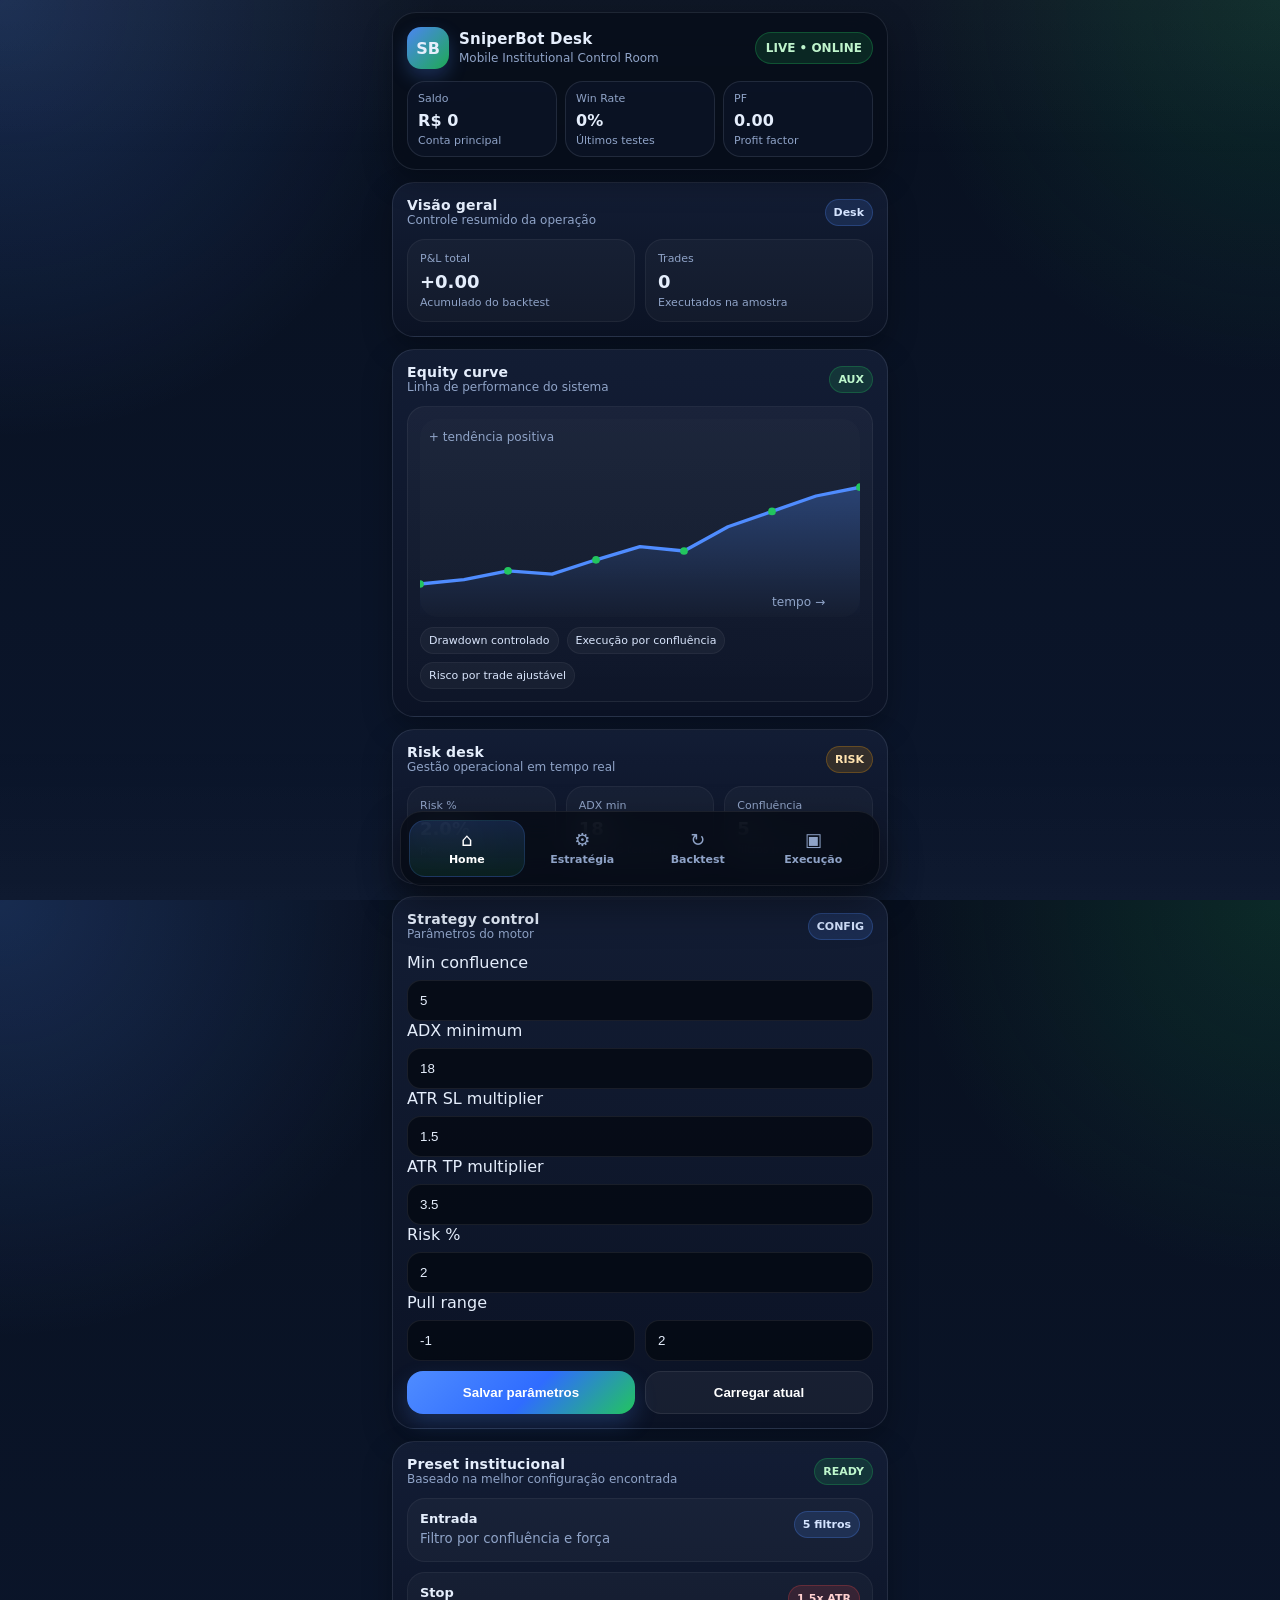
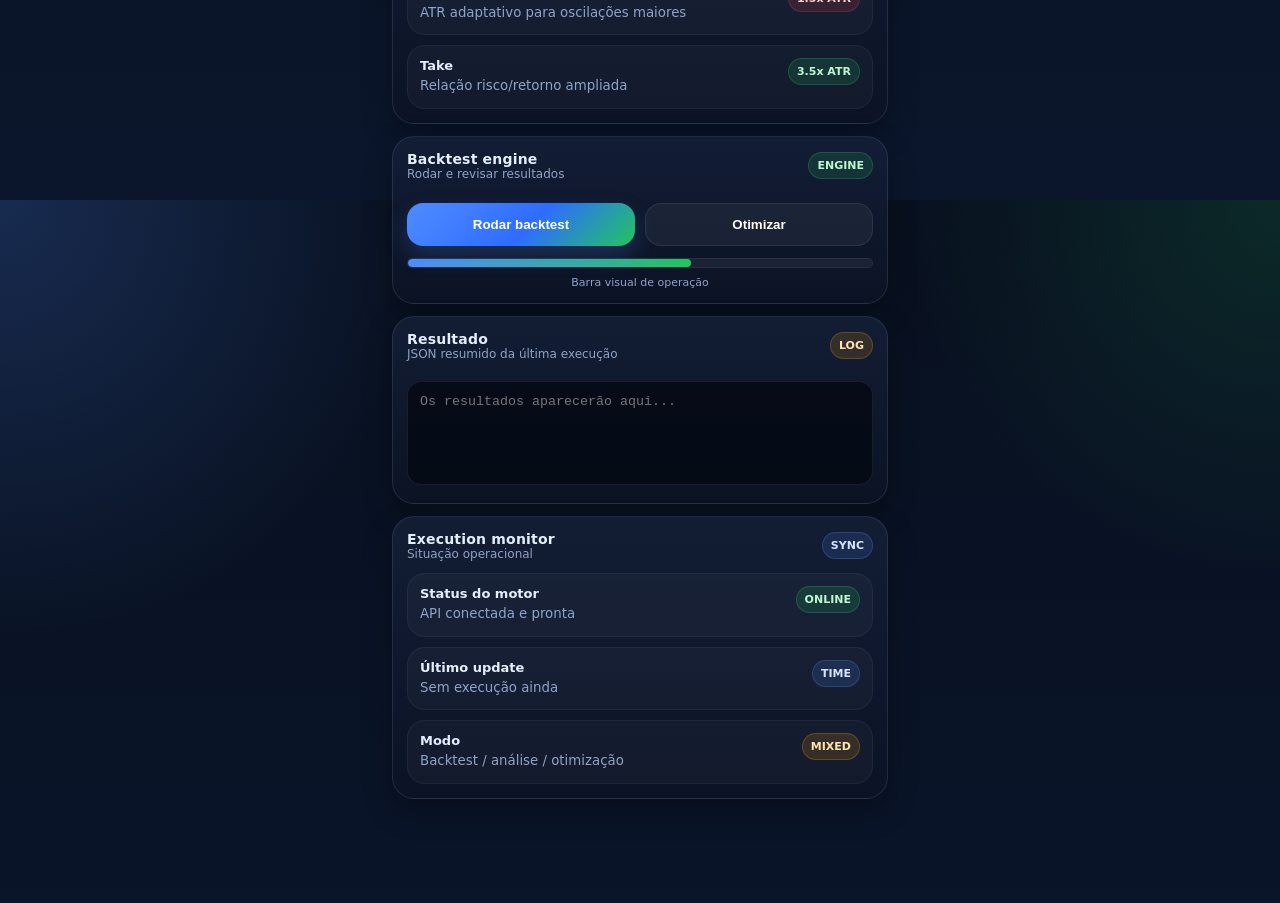
==== dashboard.html @ 323928e4 "Update dashboard.html" ====
<!DOCTYPE html><html lang="pt-br">
<head>
<meta charset="UTF-8" />
<meta name="viewport" content="width=device-width, initial-scale=1.0, maximum-scale=1.0, user-scalable=no" />
<title>SniperBot Desk Mobile</title>
<style>
:root{
  --bg:#08101f;
  --bg2:#0b162c;
  --panel:rgba(15, 23, 42, .82);
  --panel2:rgba(20, 30, 54, .92);
  --line:rgba(148, 163, 184, .16);
  --text:#e5eefc;
  --muted:#8fa3c7;
  --accent:#4f8cff;
  --accent2:#22c55e;
  --warn:#f59e0b;
  --danger:#ef4444;
  --shadow: 0 12px 30px rgba(0,0,0,.28);
  --radius:22px;
}
*{box-sizing:border-box}
html,body{height:100%}
body{
  margin:0;
  font-family: Inter, system-ui, -apple-system, BlinkMacSystemFont, 'Segoe UI', Roboto, Arial, sans-serif;
  color:var(--text);
  background:
    radial-gradient(circle at top left, rgba(79,140,255,.22), transparent 28%),
    radial-gradient(circle at top right, rgba(34,197,94,.14), transparent 24%),
    linear-gradient(180deg, var(--bg), var(--bg2));
}
body::before{
  content:"";
  position:fixed;
  inset:0;
  pointer-events:none;
  background: linear-gradient(180deg, rgba(255,255,255,.03), transparent 18%, transparent 82%, rgba(255,255,255,.02));
}
.app{
  max-width: 480px;
  margin: 0 auto;
  min-height: 100vh;
  padding: 12px 12px 92px;
}
.topbar{
  position: sticky;
  top: 0;
  z-index: 10;
  margin-bottom: 12px;
  padding: 14px 14px 12px;
  border:1px solid var(--line);
  border-radius: 24px;
  background: rgba(7, 13, 25, .78);
  backdrop-filter: blur(18px);
  box-shadow: var(--shadow);
}
.brand-row{
  display:flex;
  align-items:center;
  justify-content:space-between;
  gap:10px;
}
.brand{
  display:flex;
  align-items:center;
  gap:10px;
  min-width:0;
}
.logo{
  width:42px;height:42px;border-radius:14px;
  background: linear-gradient(135deg, rgba(79,140,255,.95), rgba(34,197,94,.85));
  box-shadow: 0 8px 18px rgba(79,140,255,.25);
  display:grid;place-items:center;
  font-weight:800;
}
.brand h1{font-size:15px;line-height:1;margin:0;letter-spacing:.2px}
.brand p{font-size:12px;color:var(--muted);margin:4px 0 0}
.pill{
  padding:8px 10px;border-radius:999px;
  background:rgba(34,197,94,.14);
  border:1px solid rgba(34,197,94,.28);
  color:#bff4cc;
  font-size:12px;font-weight:700;
  white-space:nowrap;
}
.status-grid{
  display:grid;
  grid-template-columns:repeat(3,1fr);
  gap:8px;
  margin-top:12px;
}
.kpi{
  border:1px solid var(--line);
  background: rgba(15, 23, 42, .62);
  border-radius:18px;
  padding:10px 10px 9px;
}
.kpi .label{font-size:11px;color:var(--muted);margin-bottom:6px}
.kpi .value{font-size:16px;font-weight:800;letter-spacing:.1px}
.kpi .sub{font-size:11px;color:var(--muted);margin-top:4px}
.tabs{
  display:none;
}
.tab.active{display:block;animation:fade .18s ease-out}
@keyframes fade{from{opacity:.5;transform:translateY(4px)}to{opacity:1;transform:translateY(0)}}
.card{
  border:1px solid var(--line);
  background: linear-gradient(180deg, rgba(20, 30, 54, .92), rgba(12, 19, 37, .92));
  border-radius: var(--radius);
  box-shadow: var(--shadow);
  padding: 14px;
  margin-bottom: 12px;
}
.card-header{
  display:flex;align-items:center;justify-content:space-between;gap:10px;margin-bottom:12px;
}
.card h2{margin:0;font-size:14px;letter-spacing:.2px}
.card .hint{font-size:12px;color:var(--muted)}
.grid-2{display:grid;grid-template-columns:1fr 1fr;gap:10px}
.grid-3{display:grid;grid-template-columns:repeat(3,1fr);gap:10px}
.metric{
  padding:12px;border-radius:18px;
  background: rgba(255,255,255,.03);
  border:1px solid rgba(255,255,255,.05);
}
.metric .m-label{font-size:11px;color:var(--muted);margin-bottom:6px}
.metric .m-value{font-size:18px;font-weight:800}
.metric .m-foot{font-size:11px;color:var(--muted);margin-top:4px}
.chart-wrap{
  border-radius:18px;
  background: linear-gradient(180deg, rgba(255,255,255,.04), rgba(255,255,255,.015));
  border:1px solid rgba(255,255,255,.06);
  padding:12px;
}
svg{width:100%;height:auto;display:block}
.axis-label{fill:#8fa3c7;font-size:11px}
.line{fill:none;stroke:#4f8cff;stroke-width:3;stroke-linecap:round;stroke-linejoin:round}
.area{fill:rgba(79,140,255,.14)}
.dot{fill:#22c55e}
.legend{display:flex;gap:8px;flex-wrap:wrap;margin-top:10px}
.legend span{
  font-size:11px;color:#d8e4fb;padding:6px 8px;border-radius:999px;
  background:rgba(255,255,255,.04);border:1px solid rgba(255,255,255,.05);
}
.row{display:flex;gap:10px;align-items:center}
.row-between{display:flex;justify-content:space-between;gap:12px;align-items:center}
.progress{
  height:10px;border-radius:999px;background:rgba(255,255,255,.06);overflow:hidden;border:1px solid rgba(255,255,255,.06);
}
.progress > div{height:100%;border-radius:999px;background:linear-gradient(90deg,var(--accent),var(--accent2));width:61%}
.list{
  display:flex;flex-direction:column;gap:10px;
}
.item{
  display:flex;justify-content:space-between;gap:12px;align-items:flex-start;
  padding:12px;border-radius:18px;background:rgba(255,255,255,.03);border:1px solid rgba(255,255,255,.05);
}
.item strong{display:block;font-size:13px}
.item small{display:block;color:var(--muted);margin-top:4px;line-height:1.4}
.badge{font-size:11px;font-weight:700;padding:6px 8px;border-radius:999px;white-space:nowrap}
.badge.green{background:rgba(34,197,94,.15);color:#bef7cd;border:1px solid rgba(34,197,94,.25)}
.badge.blue{background:rgba(79,140,255,.15);color:#d5e4ff;border:1px solid rgba(79,140,255,.25)}
.badge.red{background:rgba(239,68,68,.15);color:#ffd0d0;border:1px solid rgba(239,68,68,.25)}
.badge.gold{background:rgba(245,158,11,.15);color:#ffe3b0;border:1px solid rgba(245,158,11,.25)}
input, select{
  width:100%;
  padding:12px 12px;
  margin-top:8px;
  border-radius:14px;
  border:1px solid rgba(255,255,255,.08);
  background: rgba(4, 9, 18, .8);
  color: var(--text);
  outline:none;
}
input::placeholder{color:#6f7f9c}
button{
  width:100%;
  padding:13px 14px;
  border:none;
  border-radius:16px;
  color:white;
  font-weight:800;
  margin-top:10px;
  background: linear-gradient(135deg, var(--accent), #2f6cff 54%, var(--accent2));
  box-shadow: 0 10px 22px rgba(79,140,255,.22);
}
button.secondary{
  background: rgba(255,255,255,.05);
  border:1px solid rgba(255,255,255,.08);
  box-shadow:none;
}
.split-actions{display:grid;grid-template-columns:1fr 1fr;gap:10px}
.bottom-nav{
  position:fixed;
  left:0;right:0;bottom:0;
  display:flex;
  justify-content:center;
  z-index:20;
  padding: 10px 10px 14px;
  pointer-events:none;
}
.nav-shell{
  width:min(480px, calc(100vw - 20px));
  background: rgba(5, 10, 20, .82);
  border:1px solid rgba(255,255,255,.08);
  box-shadow: 0 18px 40px rgba(0,0,0,.38);
  backdrop-filter: blur(18px);
  border-radius: 22px;
  display:grid;
  grid-template-columns:repeat(4,1fr);
  padding:8px;
  pointer-events:auto;
}
.nav-item{
  display:flex;flex-direction:column;align-items:center;justify-content:center;gap:4px;
  color:var(--muted);
  border-radius:16px;
  padding:10px 6px;
  cursor:pointer;
  transition:.18s ease;
  user-select:none;
}
.nav-item .ico{font-size:18px;line-height:1}
.nav-item .txt{font-size:11px;font-weight:700}
.nav-item.active{
  color:white;
  background: linear-gradient(180deg, rgba(79,140,255,.18), rgba(34,197,94,.10));
  border:1px solid rgba(79,140,255,.18);
}
.footer-note{font-size:11px;color:var(--muted);text-align:center;margin-top:8px}
textarea{
  width:100%;min-height:104px;resize:none;
  padding:12px;border-radius:14px;margin-top:8px;
  border:1px solid rgba(255,255,255,.08);
  background: rgba(4, 9, 18, .8);
  color:var(--text);
}
@media (min-width: 600px){
  .app{max-width:520px}
}
</style>
</head>
<body>
  <div class="app">
    <div class="topbar">
      <div class="brand-row">
        <div class="brand">
          <div class="logo">SB</div>
          <div>
            <h1>SniperBot Desk</h1>
            <p>Mobile Institutional Control Room</p>
          </div>
        </div>
        <div class="pill">LIVE • ONLINE</div>
      </div><div class="status-grid">
    <div class="kpi">
      <div class="label">Saldo</div>
      <div class="value" id="saldoTop">R$ 0</div>
      <div class="sub">Conta principal</div>
    </div>
    <div class="kpi">
      <div class="label">Win Rate</div>
      <div class="value" id="winrateTop">0%</div>
      <div class="sub">Últimos testes</div>
    </div>
    <div class="kpi">
      <div class="label">PF</div>
      <div class="value" id="pfTop">0.00</div>
      <div class="sub">Profit factor</div>
    </div>
  </div>
</div>

<div id="tab-home" class="tab active">
  <div class="card">
    <div class="card-header">
      <div>
        <h2>Visão geral</h2>
        <div class="hint">Controle resumido da operação</div>
      </div>
      <span class="badge blue">Desk</span>
    </div>

    <div class="grid-2">
      <div class="metric">
        <div class="m-label">P&L total</div>
        <div class="m-value" id="pnl">+0.00</div>
        <div class="m-foot">Acumulado do backtest</div>
      </div>
      <div class="metric">
        <div class="m-label">Trades</div>
        <div class="m-value" id="trades">0</div>
        <div class="m-foot">Executados na amostra</div>
      </div>
    </div>
  </div>

  <div class="card">
    <div class="card-header">
      <div>
        <h2>Equity curve</h2>
        <div class="hint">Linha de performance do sistema</div>
      </div>
      <span class="badge green">AUX</span>
    </div>
    <div class="chart-wrap">
      <svg viewBox="0 0 400 180" preserveAspectRatio="none" aria-label="Equity curve">
        <defs>
          <linearGradient id="fade" x1="0" y1="0" x2="0" y2="1">
            <stop offset="0%" stop-color="rgba(79,140,255,.30)"/>
            <stop offset="100%" stop-color="rgba(79,140,255,0)"/>
          </linearGradient>
        </defs>
        <rect x="0" y="0" width="400" height="180" rx="16" fill="rgba(255,255,255,.01)" />
        <path d="M0,150 L40,146 L80,138 L120,141 L160,128 L200,116 L240,120 L280,98 L320,84 L360,70 L400,62 L400,180 L0,180 Z" fill="url(#fade)" />
        <path d="M0,150 L40,146 L80,138 L120,141 L160,128 L200,116 L240,120 L280,98 L320,84 L360,70 L400,62" class="line" />
        <circle cx="0" cy="150" r="3.5" class="dot" />
        <circle cx="80" cy="138" r="3.5" class="dot" />
        <circle cx="160" cy="128" r="3.5" class="dot" />
        <circle cx="240" cy="120" r="3.5" class="dot" />
        <circle cx="320" cy="84" r="3.5" class="dot" />
        <circle cx="400" cy="62" r="3.5" class="dot" />
        <text x="8" y="20" class="axis-label">+ tendência positiva</text>
        <text x="320" y="170" class="axis-label">tempo →</text>
      </svg>
      <div class="legend">
        <span>Drawdown controlado</span>
        <span>Execução por confluência</span>
        <span>Risco por trade ajustável</span>
      </div>
    </div>
  </div>

  <div class="card">
    <div class="card-header">
      <div>
        <h2>Risk desk</h2>
        <div class="hint">Gestão operacional em tempo real</div>
      </div>
      <span class="badge gold">RISK</span>
    </div>
    <div class="grid-3">
      <div class="metric">
        <div class="m-label">Risk %</div>
        <div class="m-value" id="riskPct">2.0%</div>
        <div class="m-foot">por operação</div>
      </div>
      <div class="metric">
        <div class="m-label">ADX min</div>
        <div class="m-value" id="adxMin">18</div>
        <div class="m-foot">força de tendência</div>
      </div>
      <div class="metric">
        <div class="m-label">Confluência</div>
        <div class="m-value" id="conf">5</div>
        <div class="m-foot">filtros mínimos</div>
      </div>
    </div>
  </div>
</div>

<div id="tab-strategy" class="tab">
  <div class="card">
    <div class="card-header">
      <div>
        <h2>Strategy control</h2>
        <div class="hint">Parâmetros do motor</div>
      </div>
      <span class="badge blue">CONFIG</span>
    </div>
    <label>Min confluence<input id="min_confluence" type="number" placeholder="5" /></label>
    <label>ADX minimum<input id="adx_min" type="number" step="0.1" placeholder="18" /></label>
    <label>ATR SL multiplier<input id="atr_sl_mult" type="number" step="0.1" placeholder="1.5" /></label>
    <label>ATR TP multiplier<input id="atr_tp_mult" type="number" step="0.1" placeholder="3.5" /></label>
    <label>Risk %<input id="risk_pct" type="number" step="0.1" placeholder="2.0" /></label>
    <label>Pull range
      <div class="grid-2">
        <input id="pull_min" type="number" step="0.1" placeholder="-1.0" />
        <input id="pull_max" type="number" step="0.1" placeholder="2.0" />
      </div>
    </label>
    <div class="split-actions">
      <button onclick="saveConfig()">Salvar parâmetros</button>
      <button class="secondary" onclick="loadConfig()">Carregar atual</button>
    </div>
  </div>

  <div class="card">
    <div class="card-header">
      <div>
        <h2>Preset institucional</h2>
        <div class="hint">Baseado na melhor configuração encontrada</div>
      </div>
      <span class="badge green">READY</span>
    </div>
    <div class="list">
      <div class="item"><div><strong>Entrada</strong><small>Filtro por confluência e força</small></div><span class="badge blue">5 filtros</span></div>
      <div class="item"><div><strong>Stop</strong><small>ATR adaptativo para oscilações maiores</small></div><span class="badge red">1.5x ATR</span></div>
      <div class="item"><div><strong>Take</strong><small>Relação risco/retorno ampliada</small></div><span class="badge green">3.5x ATR</span></div>
    </div>
  </div>
</div>

<div id="tab-backtest" class="tab">
  <div class="card">
    <div class="card-header">
      <div>
        <h2>Backtest engine</h2>
        <div class="hint">Rodar e revisar resultados</div>
      </div>
      <span class="badge green">ENGINE</span>
    </div>
    <div class="split-actions">
      <button onclick="runBacktest()">Rodar backtest</button>
      <button class="secondary" onclick="runOptimize()">Otimizar</button>
    </div>
    <div style="margin-top:12px" class="progress"><div id="progressBar"></div></div>
    <div class="footer-note">Barra visual de operação</div>
  </div>

  <div class="card">
    <div class="card-header">
      <div>
        <h2>Resultado</h2>
        <div class="hint">JSON resumido da última execução</div>
      </div>
      <span class="badge gold">LOG</span>
    </div>
    <textarea id="result" readonly placeholder="Os resultados aparecerão aqui..."></textarea>
  </div>
</div>

<div id="tab-exec" class="tab">
  <div class="card">
    <div class="card-header">
      <div>
        <h2>Execution monitor</h2>
        <div class="hint">Situação operacional</div>
      </div>
      <span class="badge blue">SYNC</span>
    </div>
    <div class="list">
      <div class="item"><div><strong>Status do motor</strong><small>API conectada e pronta</small></div><span class="badge green">ONLINE</span></div>
      <div class="item"><div><strong>Último update</strong><small id="lastUpdate">Sem execução ainda</small></div><span class="badge blue">TIME</span></div>
      <div class="item"><div><strong>Modo</strong><small>Backtest / análise / otimização</small></div><span class="badge gold">MIXED</span></div>
    </div>
  </div>
</div>

  </div>  <div class="bottom-nav">
    <div class="nav-shell">
      <div class="nav-item active" data-tab="home" onclick="switchTab('home', this)"><div class="ico">⌂</div><div class="txt">Home</div></div>
      <div class="nav-item" data-tab="strategy" onclick="switchTab('strategy', this)"><div class="ico">⚙</div><div class="txt">Estratégia</div></div>
      <div class="nav-item" data-tab="backtest" onclick="switchTab('backtest', this)"><div class="ico">↻</div><div class="txt">Backtest</div></div>
      <div class="nav-item" data-tab="exec" onclick="switchTab('exec', this)"><div class="ico">▣</div><div class="txt">Execução</div></div>
    </div>
  </div><script>
const DEFAULT_CONFIG = {
  min_confluence: 5,
  adx_min: 18,
  atr_sl_mult: 1.5,
  atr_tp_mult: 3.5,
  pull_range: [-1.0, 2.0],
  risk_pct: 2.0
};

function switchTab(tab, el) {
  document.querySelectorAll('.tab').forEach(t => t.classList.remove('active'));
  document.getElementById('tab-' + tab).classList.add('active');
  document.querySelectorAll('.nav-item').forEach(n => n.classList.remove('active'));
  el.classList.add('active');
}

function updateUIFromResult(result) {
  if (!result) return;
  const pnl = Number(result.pnl ?? result.total_pnl ?? 0);
  const winrate = Number(result.winrate ?? result.win_rate ?? 0);
  const pf = Number(result.profit_factor ?? result.pf ?? 0);
  const trades = Number(result.trades ?? result.total_trades ?? 0);
  const balance = Number(result.balance ?? result.equity ?? 0);

  document.getElementById('pnl').innerText = (pnl >= 0 ? '+' : '') + pnl.toFixed(2);
  document.getElementById('winrateTop').innerText = winrate.toFixed(1) + '%';
  document.getElementById('pfTop').innerText = pf.toFixed(2);
  document.getElementById('trades').innerText = trades.toString();
  document.getElementById('saldoTop').innerText = 'R$ ' + balance.toFixed(2);
  document.getElementById('result').value = JSON.stringify(result, null, 2);
  document.getElementById('lastUpdate').innerText = new Date().toLocaleString('pt-BR');
  document.getElementById('progressBar').style.width = Math.max(10, Math.min(100, pf * 20)) + '%';
}

async function loadConfig() {
  try {
    const res = await fetch('/config');
    const cfg = await res.json();
    document.getElementById('min_confluence').value = cfg.min_confluence ?? DEFAULT_CONFIG.min_confluence;
    document.getElementById('adx_min').value = cfg.adx_min ?? DEFAULT_CONFIG.adx_min;
    document.getElementById('atr_sl_mult').value = cfg.atr_sl_mult ?? DEFAULT_CONFIG.atr_sl_mult;
    document.getElementById('atr_tp_mult').value = cfg.atr_tp_mult ?? DEFAULT_CONFIG.atr_tp_mult;
    document.getElementById('risk_pct').value = cfg.risk_pct ?? DEFAULT_CONFIG.risk_pct;
    const pr = cfg.pull_range ?? DEFAULT_CONFIG.pull_range;
    document.getElementById('pull_min').value = pr[0];
    document.getElementById('pull_max').value = pr[1];

    document.getElementById('riskPct').innerText = (cfg.risk_pct ?? DEFAULT_CONFIG.risk_pct).toFixed(1) + '%';
    document.getElementById('adxMin').innerText = cfg.adx_min ?? DEFAULT_CONFIG.adx_min;
    document.getElementById('conf').innerText = cfg.min_confluence ?? DEFAULT_CONFIG.min_confluence;
  } catch (e) {
    const cfg = DEFAULT_CONFIG;
    document.getElementById('min_confluence').value = cfg.min_confluence;
    document.getElementById('adx_min').value = cfg.adx_min;
    document.getElementById('atr_sl_mult').value = cfg.atr_sl_mult;
    document.getElementById('atr_tp_mult').value = cfg.atr_tp_mult;
    document.getElementById('risk_pct').value = cfg.risk_pct;
    document.getElementById('pull_min').value = cfg.pull_range[0];
    document.getElementById('pull_max').value = cfg.pull_range[1];
  }
}

async function saveConfig() {
  const config = {
    min_confluence: Number(document.getElementById('min_confluence').value || DEFAULT_CONFIG.min_confluence),
    adx_min: Number(document.getElementById('adx_min').value || DEFAULT_CONFIG.adx_min),
    atr_sl_mult: Number(document.getElementById('atr_sl_mult').value || DEFAULT_CONFIG.atr_sl_mult),
    atr_tp_mult: Number(document.getElementById('atr_tp_mult').value || DEFAULT_CONFIG.atr_tp_mult),
    pull_range: [
      Number(document.getElementById('pull_min').value || DEFAULT_CONFIG.pull_range[0]),
      Number(document.getElementById('pull_max').value || DEFAULT_CONFIG.pull_range[1])
    ],
    risk_pct: Number(document.getElementById('risk_pct').value || DEFAULT_CONFIG.risk_pct)
  };

  const res = await fetch('/config', {
    method: 'POST',
    headers: { 'Content-Type': 'application/json' },
    body: JSON.stringify(config)
  });
  const data = await res.json();
  document.getElementById('riskPct').innerText = config.risk_pct.toFixed(1) + '%';
  document.getElementById('adxMin').innerText = config.adx_min;
  document.getElementById('conf').innerText = config.min_confluence;
  document.getElementById('lastUpdate').innerText = 'Config salva agora';
  updateUIFromResult(data.result || {});
  alert('Configuração salva');
}

async function runBacktest() {
  document.getElementById('progressBar').style.width = '18%';
  const res = await fetch('/run_backtest', { method: 'POST' });
  const data = await res.json();
  updateUIFromResult(data.result || data);
  document.getElementById('progressBar').style.width = '100%';
}

async function runOptimize() {
  document.getElementById('progressBar').style.width = '12%';
  const res = await fetch('/api/backtest/optimize', { method: 'POST' });
  const data = await res.json();
  updateUIFromResult(data.best_result || data.result || data);
  document.getElementById('progressBar').style.width = '100%';
}

loadConfig();
</script></body>
</html>
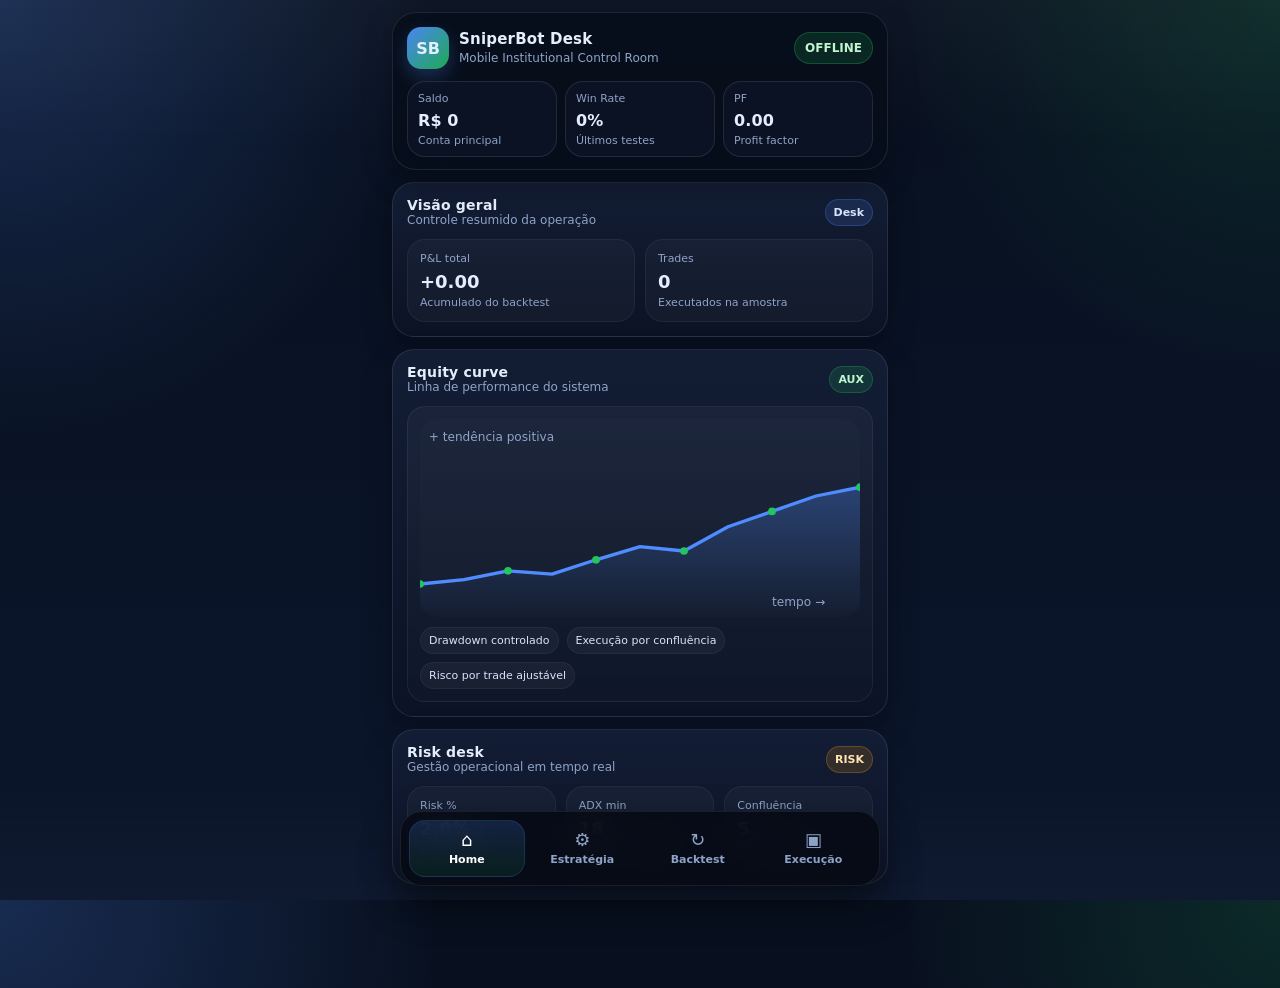
==== commit 0727709c: "Update dashboard.html" ====
--- a/dashboard.html
+++ b/dashboard.html
@@ -7,16 +7,13 @@
 :root{
   --bg:#08101f;
   --bg2:#0b162c;
-  --panel:rgba(15, 23, 42, .82);
-  --panel2:rgba(20, 30, 54, .92);
   --line:rgba(148, 163, 184, .16);
   --text:#e5eefc;
   --muted:#8fa3c7;
   --accent:#4f8cff;
   --accent2:#22c55e;
-  --warn:#f59e0b;
   --danger:#ef4444;
-  --shadow: 0 12px 30px rgba(0,0,0,.28);
+  --shadow:0 12px 30px rgba(0,0,0,.28);
   --radius:22px;
 }
 *{box-sizing:border-box}
@@ -35,44 +32,33 @@
   position:fixed;
   inset:0;
   pointer-events:none;
-  background: linear-gradient(180deg, rgba(255,255,255,.03), transparent 18%, transparent 82%, rgba(255,255,255,.02));
+  background:linear-gradient(180deg, rgba(255,255,255,.03), transparent 18%, transparent 82%, rgba(255,255,255,.02));
 }
 .app{
-  max-width: 480px;
-  margin: 0 auto;
-  min-height: 100vh;
-  padding: 12px 12px 92px;
+  max-width:480px;
+  margin:0 auto;
+  min-height:100vh;
+  padding:12px 12px 92px;
 }
 .topbar{
-  position: sticky;
-  top: 0;
-  z-index: 10;
-  margin-bottom: 12px;
-  padding: 14px 14px 12px;
+  position:sticky;
+  top:0;
+  z-index:10;
+  margin-bottom:12px;
+  padding:14px 14px 12px;
   border:1px solid var(--line);
-  border-radius: 24px;
-  background: rgba(7, 13, 25, .78);
+  border-radius:24px;
+  background:rgba(7, 13, 25, .78);
   backdrop-filter: blur(18px);
-  box-shadow: var(--shadow);
-}
-.brand-row{
-  display:flex;
-  align-items:center;
-  justify-content:space-between;
-  gap:10px;
-}
-.brand{
-  display:flex;
-  align-items:center;
-  gap:10px;
-  min-width:0;
-}
+  box-shadow:var(--shadow);
+}
+.brand-row{display:flex;align-items:center;justify-content:space-between;gap:10px}
+.brand{display:flex;align-items:center;gap:10px;min-width:0}
 .logo{
   width:42px;height:42px;border-radius:14px;
-  background: linear-gradient(135deg, rgba(79,140,255,.95), rgba(34,197,94,.85));
-  box-shadow: 0 8px 18px rgba(79,140,255,.25);
-  display:grid;place-items:center;
-  font-weight:800;
+  background:linear-gradient(135deg, rgba(79,140,255,.95), rgba(34,197,94,.85));
+  box-shadow:0 8px 18px rgba(79,140,255,.25);
+  display:grid;place-items:center;font-weight:800;
 }
 .brand h1{font-size:15px;line-height:1;margin:0;letter-spacing:.2px}
 .brand p{font-size:12px;color:var(--muted);margin:4px 0 0}
@@ -80,82 +66,41 @@
   padding:8px 10px;border-radius:999px;
   background:rgba(34,197,94,.14);
   border:1px solid rgba(34,197,94,.28);
-  color:#bff4cc;
-  font-size:12px;font-weight:700;
-  white-space:nowrap;
-}
-.status-grid{
-  display:grid;
-  grid-template-columns:repeat(3,1fr);
-  gap:8px;
-  margin-top:12px;
-}
-.kpi{
-  border:1px solid var(--line);
-  background: rgba(15, 23, 42, .62);
-  border-radius:18px;
-  padding:10px 10px 9px;
-}
+  color:#bff4cc;font-size:12px;font-weight:700;white-space:nowrap;
+}
+.status-grid{display:grid;grid-template-columns:repeat(3,1fr);gap:8px;margin-top:12px}
+.kpi{border:1px solid var(--line);background:rgba(15, 23, 42, .62);border-radius:18px;padding:10px 10px 9px}
 .kpi .label{font-size:11px;color:var(--muted);margin-bottom:6px}
 .kpi .value{font-size:16px;font-weight:800;letter-spacing:.1px}
 .kpi .sub{font-size:11px;color:var(--muted);margin-top:4px}
-.tabs{
-  display:none;
-}
+.tab{display:none}
 .tab.active{display:block;animation:fade .18s ease-out}
 @keyframes fade{from{opacity:.5;transform:translateY(4px)}to{opacity:1;transform:translateY(0)}}
 .card{
   border:1px solid var(--line);
-  background: linear-gradient(180deg, rgba(20, 30, 54, .92), rgba(12, 19, 37, .92));
-  border-radius: var(--radius);
-  box-shadow: var(--shadow);
-  padding: 14px;
-  margin-bottom: 12px;
-}
-.card-header{
-  display:flex;align-items:center;justify-content:space-between;gap:10px;margin-bottom:12px;
-}
+  background:linear-gradient(180deg, rgba(20, 30, 54, .92), rgba(12, 19, 37, .92));
+  border-radius:var(--radius);
+  box-shadow:var(--shadow);
+  padding:14px;
+  margin-bottom:12px;
+}
+.card-header{display:flex;align-items:center;justify-content:space-between;gap:10px;margin-bottom:12px}
 .card h2{margin:0;font-size:14px;letter-spacing:.2px}
 .card .hint{font-size:12px;color:var(--muted)}
 .grid-2{display:grid;grid-template-columns:1fr 1fr;gap:10px}
 .grid-3{display:grid;grid-template-columns:repeat(3,1fr);gap:10px}
-.metric{
-  padding:12px;border-radius:18px;
-  background: rgba(255,255,255,.03);
-  border:1px solid rgba(255,255,255,.05);
-}
+.metric{padding:12px;border-radius:18px;background:rgba(255,255,255,.03);border:1px solid rgba(255,255,255,.05)}
 .metric .m-label{font-size:11px;color:var(--muted);margin-bottom:6px}
 .metric .m-value{font-size:18px;font-weight:800}
 .metric .m-foot{font-size:11px;color:var(--muted);margin-top:4px}
-.chart-wrap{
-  border-radius:18px;
-  background: linear-gradient(180deg, rgba(255,255,255,.04), rgba(255,255,255,.015));
-  border:1px solid rgba(255,255,255,.06);
-  padding:12px;
-}
+.chart-wrap{border-radius:18px;background:linear-gradient(180deg, rgba(255,255,255,.04), rgba(255,255,255,.015));border:1px solid rgba(255,255,255,.06);padding:12px}
 svg{width:100%;height:auto;display:block}
 .axis-label{fill:#8fa3c7;font-size:11px}
 .line{fill:none;stroke:#4f8cff;stroke-width:3;stroke-linecap:round;stroke-linejoin:round}
-.area{fill:rgba(79,140,255,.14)}
 .dot{fill:#22c55e}
 .legend{display:flex;gap:8px;flex-wrap:wrap;margin-top:10px}
-.legend span{
-  font-size:11px;color:#d8e4fb;padding:6px 8px;border-radius:999px;
-  background:rgba(255,255,255,.04);border:1px solid rgba(255,255,255,.05);
-}
-.row{display:flex;gap:10px;align-items:center}
-.row-between{display:flex;justify-content:space-between;gap:12px;align-items:center}
-.progress{
-  height:10px;border-radius:999px;background:rgba(255,255,255,.06);overflow:hidden;border:1px solid rgba(255,255,255,.06);
-}
-.progress > div{height:100%;border-radius:999px;background:linear-gradient(90deg,var(--accent),var(--accent2));width:61%}
-.list{
-  display:flex;flex-direction:column;gap:10px;
-}
-.item{
-  display:flex;justify-content:space-between;gap:12px;align-items:flex-start;
-  padding:12px;border-radius:18px;background:rgba(255,255,255,.03);border:1px solid rgba(255,255,255,.05);
-}
+.legend span{font-size:11px;color:#d8e4fb;padding:6px 8px;border-radius:999px;background:rgba(255,255,255,.04);border:1px solid rgba(255,255,255,.05)}
+.item{display:flex;justify-content:space-between;gap:12px;align-items:flex-start;padding:12px;border-radius:18px;background:rgba(255,255,255,.03);border:1px solid rgba(255,255,255,.05)}
 .item strong{display:block;font-size:13px}
 .item small{display:block;color:var(--muted);margin-top:4px;line-height:1.4}
 .badge{font-size:11px;font-weight:700;padding:6px 8px;border-radius:999px;white-space:nowrap}
@@ -163,17 +108,19 @@
 .badge.blue{background:rgba(79,140,255,.15);color:#d5e4ff;border:1px solid rgba(79,140,255,.25)}
 .badge.red{background:rgba(239,68,68,.15);color:#ffd0d0;border:1px solid rgba(239,68,68,.25)}
 .badge.gold{background:rgba(245,158,11,.15);color:#ffe3b0;border:1px solid rgba(245,158,11,.25)}
-input, select{
+label{display:block;font-size:12px;color:#d7e3f8;margin-top:10px}
+input, select, textarea{
   width:100%;
   padding:12px 12px;
   margin-top:8px;
   border-radius:14px;
   border:1px solid rgba(255,255,255,.08);
-  background: rgba(4, 9, 18, .8);
-  color: var(--text);
+  background:rgba(4, 9, 18, .8);
+  color:var(--text);
   outline:none;
 }
-input::placeholder{color:#6f7f9c}
+input::placeholder, textarea::placeholder{color:#6f7f9c}
+textarea{min-height:122px;resize:none}
 button{
   width:100%;
   padding:13px 14px;
@@ -182,63 +129,25 @@
   color:white;
   font-weight:800;
   margin-top:10px;
-  background: linear-gradient(135deg, var(--accent), #2f6cff 54%, var(--accent2));
-  box-shadow: 0 10px 22px rgba(79,140,255,.22);
-}
-button.secondary{
-  background: rgba(255,255,255,.05);
-  border:1px solid rgba(255,255,255,.08);
-  box-shadow:none;
-}
+  background:linear-gradient(135deg, var(--accent), #2f6cff 54%, var(--accent2));
+  box-shadow:0 10px 22px rgba(79,140,255,.22);
+}
+button.secondary{background:rgba(255,255,255,.05);border:1px solid rgba(255,255,255,.08);box-shadow:none}
 .split-actions{display:grid;grid-template-columns:1fr 1fr;gap:10px}
-.bottom-nav{
-  position:fixed;
-  left:0;right:0;bottom:0;
-  display:flex;
-  justify-content:center;
-  z-index:20;
-  padding: 10px 10px 14px;
-  pointer-events:none;
-}
-.nav-shell{
-  width:min(480px, calc(100vw - 20px));
-  background: rgba(5, 10, 20, .82);
-  border:1px solid rgba(255,255,255,.08);
-  box-shadow: 0 18px 40px rgba(0,0,0,.38);
-  backdrop-filter: blur(18px);
-  border-radius: 22px;
-  display:grid;
-  grid-template-columns:repeat(4,1fr);
-  padding:8px;
-  pointer-events:auto;
-}
-.nav-item{
-  display:flex;flex-direction:column;align-items:center;justify-content:center;gap:4px;
-  color:var(--muted);
-  border-radius:16px;
-  padding:10px 6px;
-  cursor:pointer;
-  transition:.18s ease;
-  user-select:none;
-}
+.progress{height:10px;border-radius:999px;background:rgba(255,255,255,.06);overflow:hidden;border:1px solid rgba(255,255,255,.06)}
+.progress>div{height:100%;border-radius:999px;background:linear-gradient(90deg,var(--accent),var(--accent2));width:61%}
+.footer-note{font-size:11px;color:var(--muted);text-align:center;margin-top:8px}
+.bottom-nav{position:fixed;left:0;right:0;bottom:0;display:flex;justify-content:center;z-index:20;padding:10px 10px 14px;pointer-events:none}
+.nav-shell{width:min(480px, calc(100vw - 20px));background:rgba(5, 10, 20, .88);border:1px solid rgba(255,255,255,.08);box-shadow:0 18px 40px rgba(0,0,0,.38);backdrop-filter:blur(18px);border-radius:22px;display:grid;grid-template-columns:repeat(4,1fr);padding:8px;pointer-events:auto}
+.nav-item{display:flex;flex-direction:column;align-items:center;justify-content:center;gap:4px;color:var(--muted);border-radius:16px;padding:10px 6px;cursor:pointer;transition:.18s ease;user-select:none}
 .nav-item .ico{font-size:18px;line-height:1}
 .nav-item .txt{font-size:11px;font-weight:700}
-.nav-item.active{
-  color:white;
-  background: linear-gradient(180deg, rgba(79,140,255,.18), rgba(34,197,94,.10));
-  border:1px solid rgba(79,140,255,.18);
-}
-.footer-note{font-size:11px;color:var(--muted);text-align:center;margin-top:8px}
-textarea{
-  width:100%;min-height:104px;resize:none;
-  padding:12px;border-radius:14px;margin-top:8px;
-  border:1px solid rgba(255,255,255,.08);
-  background: rgba(4, 9, 18, .8);
-  color:var(--text);
-}
-@media (min-width: 600px){
-  .app{max-width:520px}
-}
+.nav-item.active{color:white;background:linear-gradient(180deg, rgba(79,140,255,.18), rgba(34,197,94,.10));border:1px solid rgba(79,140,255,.18)}
+.alert{margin-top:10px;padding:10px 12px;border-radius:14px;font-size:12px;display:none}
+.alert.show{display:block}
+.alert.error{background:rgba(239,68,68,.12);border:1px solid rgba(239,68,68,.22);color:#ffd0d0}
+.alert.ok{background:rgba(34,197,94,.12);border:1px solid rgba(34,197,94,.22);color:#bef7cd}
+@media (min-width:600px){.app{max-width:520px}}
 </style>
 </head>
 <body>
@@ -252,123 +161,51 @@
             <p>Mobile Institutional Control Room</p>
           </div>
         </div>
-        <div class="pill">LIVE • ONLINE</div>
+        <div class="pill" id="connectionPill">LIVE • ONLINE</div>
       </div><div class="status-grid">
-    <div class="kpi">
-      <div class="label">Saldo</div>
-      <div class="value" id="saldoTop">R$ 0</div>
-      <div class="sub">Conta principal</div>
-    </div>
-    <div class="kpi">
-      <div class="label">Win Rate</div>
-      <div class="value" id="winrateTop">0%</div>
-      <div class="sub">Últimos testes</div>
-    </div>
-    <div class="kpi">
-      <div class="label">PF</div>
-      <div class="value" id="pfTop">0.00</div>
-      <div class="sub">Profit factor</div>
-    </div>
+    <div class="kpi"><div class="label">Saldo</div><div class="value" id="saldoTop">R$ 0</div><div class="sub">Conta principal</div></div>
+    <div class="kpi"><div class="label">Win Rate</div><div class="value" id="winrateTop">0%</div><div class="sub">Últimos testes</div></div>
+    <div class="kpi"><div class="label">PF</div><div class="value" id="pfTop">0.00</div><div class="sub">Profit factor</div></div>
   </div>
 </div>
 
 <div id="tab-home" class="tab active">
   <div class="card">
-    <div class="card-header">
-      <div>
-        <h2>Visão geral</h2>
-        <div class="hint">Controle resumido da operação</div>
-      </div>
-      <span class="badge blue">Desk</span>
-    </div>
-
+    <div class="card-header"><div><h2>Visão geral</h2><div class="hint">Controle resumido da operação</div></div><span class="badge blue">Desk</span></div>
     <div class="grid-2">
-      <div class="metric">
-        <div class="m-label">P&L total</div>
-        <div class="m-value" id="pnl">+0.00</div>
-        <div class="m-foot">Acumulado do backtest</div>
-      </div>
-      <div class="metric">
-        <div class="m-label">Trades</div>
-        <div class="m-value" id="trades">0</div>
-        <div class="m-foot">Executados na amostra</div>
-      </div>
-    </div>
-  </div>
-
-  <div class="card">
-    <div class="card-header">
-      <div>
-        <h2>Equity curve</h2>
-        <div class="hint">Linha de performance do sistema</div>
-      </div>
-      <span class="badge green">AUX</span>
-    </div>
+      <div class="metric"><div class="m-label">P&L total</div><div class="m-value" id="pnl">+0.00</div><div class="m-foot">Acumulado do backtest</div></div>
+      <div class="metric"><div class="m-label">Trades</div><div class="m-value" id="trades">0</div><div class="m-foot">Executados na amostra</div></div>
+    </div>
+  </div>
+
+  <div class="card">
+    <div class="card-header"><div><h2>Equity curve</h2><div class="hint">Linha de performance do sistema</div></div><span class="badge green">AUX</span></div>
     <div class="chart-wrap">
       <svg viewBox="0 0 400 180" preserveAspectRatio="none" aria-label="Equity curve">
-        <defs>
-          <linearGradient id="fade" x1="0" y1="0" x2="0" y2="1">
-            <stop offset="0%" stop-color="rgba(79,140,255,.30)"/>
-            <stop offset="100%" stop-color="rgba(79,140,255,0)"/>
-          </linearGradient>
-        </defs>
+        <defs><linearGradient id="fade" x1="0" y1="0" x2="0" y2="1"><stop offset="0%" stop-color="rgba(79,140,255,.30)"/><stop offset="100%" stop-color="rgba(79,140,255,0)"/></linearGradient></defs>
         <rect x="0" y="0" width="400" height="180" rx="16" fill="rgba(255,255,255,.01)" />
         <path d="M0,150 L40,146 L80,138 L120,141 L160,128 L200,116 L240,120 L280,98 L320,84 L360,70 L400,62 L400,180 L0,180 Z" fill="url(#fade)" />
         <path d="M0,150 L40,146 L80,138 L120,141 L160,128 L200,116 L240,120 L280,98 L320,84 L360,70 L400,62" class="line" />
-        <circle cx="0" cy="150" r="3.5" class="dot" />
-        <circle cx="80" cy="138" r="3.5" class="dot" />
-        <circle cx="160" cy="128" r="3.5" class="dot" />
-        <circle cx="240" cy="120" r="3.5" class="dot" />
-        <circle cx="320" cy="84" r="3.5" class="dot" />
-        <circle cx="400" cy="62" r="3.5" class="dot" />
-        <text x="8" y="20" class="axis-label">+ tendência positiva</text>
-        <text x="320" y="170" class="axis-label">tempo →</text>
+        <circle cx="0" cy="150" r="3.5" class="dot" /><circle cx="80" cy="138" r="3.5" class="dot" /><circle cx="160" cy="128" r="3.5" class="dot" /><circle cx="240" cy="120" r="3.5" class="dot" /><circle cx="320" cy="84" r="3.5" class="dot" /><circle cx="400" cy="62" r="3.5" class="dot" />
+        <text x="8" y="20" class="axis-label">+ tendência positiva</text><text x="320" y="170" class="axis-label">tempo →</text>
       </svg>
-      <div class="legend">
-        <span>Drawdown controlado</span>
-        <span>Execução por confluência</span>
-        <span>Risco por trade ajustável</span>
-      </div>
-    </div>
-  </div>
-
-  <div class="card">
-    <div class="card-header">
-      <div>
-        <h2>Risk desk</h2>
-        <div class="hint">Gestão operacional em tempo real</div>
-      </div>
-      <span class="badge gold">RISK</span>
-    </div>
+      <div class="legend"><span>Drawdown controlado</span><span>Execução por confluência</span><span>Risco por trade ajustável</span></div>
+    </div>
+  </div>
+
+  <div class="card">
+    <div class="card-header"><div><h2>Risk desk</h2><div class="hint">Gestão operacional em tempo real</div></div><span class="badge gold">RISK</span></div>
     <div class="grid-3">
-      <div class="metric">
-        <div class="m-label">Risk %</div>
-        <div class="m-value" id="riskPct">2.0%</div>
-        <div class="m-foot">por operação</div>
-      </div>
-      <div class="metric">
-        <div class="m-label">ADX min</div>
-        <div class="m-value" id="adxMin">18</div>
-        <div class="m-foot">força de tendência</div>
-      </div>
-      <div class="metric">
-        <div class="m-label">Confluência</div>
-        <div class="m-value" id="conf">5</div>
-        <div class="m-foot">filtros mínimos</div>
-      </div>
+      <div class="metric"><div class="m-label">Risk %</div><div class="m-value" id="riskPct">2.0%</div><div class="m-foot">por operação</div></div>
+      <div class="metric"><div class="m-label">ADX min</div><div class="m-value" id="adxMin">18</div><div class="m-foot">força de tendência</div></div>
+      <div class="metric"><div class="m-label">Confluência</div><div class="m-value" id="conf">5</div><div class="m-foot">filtros mínimos</div></div>
     </div>
   </div>
 </div>
 
 <div id="tab-strategy" class="tab">
   <div class="card">
-    <div class="card-header">
-      <div>
-        <h2>Strategy control</h2>
-        <div class="hint">Parâmetros do motor</div>
-      </div>
-      <span class="badge blue">CONFIG</span>
-    </div>
+    <div class="card-header"><div><h2>Strategy control</h2><div class="hint">Parâmetros do motor</div></div><span class="badge blue">CONFIG</span></div>
     <label>Min confluence<input id="min_confluence" type="number" placeholder="5" /></label>
     <label>ADX minimum<input id="adx_min" type="number" step="0.1" placeholder="18" /></label>
     <label>ATR SL multiplier<input id="atr_sl_mult" type="number" step="0.1" placeholder="1.5" /></label>
@@ -387,64 +224,41 @@
   </div>
 
   <div class="card">
-    <div class="card-header">
-      <div>
-        <h2>Preset institucional</h2>
-        <div class="hint">Baseado na melhor configuração encontrada</div>
-      </div>
-      <span class="badge green">READY</span>
-    </div>
-    <div class="list">
-      <div class="item"><div><strong>Entrada</strong><small>Filtro por confluência e força</small></div><span class="badge blue">5 filtros</span></div>
-      <div class="item"><div><strong>Stop</strong><small>ATR adaptativo para oscilações maiores</small></div><span class="badge red">1.5x ATR</span></div>
-      <div class="item"><div><strong>Take</strong><small>Relação risco/retorno ampliada</small></div><span class="badge green">3.5x ATR</span></div>
-    </div>
+    <div class="card-header"><div><h2>Preset institucional</h2><div class="hint">Baseado na melhor configuração encontrada</div></div><span class="badge green">READY</span></div>
+    <div class="item"><div><strong>Entrada</strong><small>Filtro por confluência e força</small></div><span class="badge blue">5 filtros</span></div>
+    <div style="height:10px"></div>
+    <div class="item"><div><strong>Stop</strong><small>ATR adaptativo para oscilações maiores</small></div><span class="badge red">1.5x ATR</span></div>
+    <div style="height:10px"></div>
+    <div class="item"><div><strong>Take</strong><small>Relação risco/retorno ampliada</small></div><span class="badge green">3.5x ATR</span></div>
   </div>
 </div>
 
 <div id="tab-backtest" class="tab">
   <div class="card">
-    <div class="card-header">
-      <div>
-        <h2>Backtest engine</h2>
-        <div class="hint">Rodar e revisar resultados</div>
-      </div>
-      <span class="badge green">ENGINE</span>
-    </div>
+    <div class="card-header"><div><h2>Backtest engine</h2><div class="hint">Rodar e revisar resultados</div></div><span class="badge green">ENGINE</span></div>
     <div class="split-actions">
       <button onclick="runBacktest()">Rodar backtest</button>
       <button class="secondary" onclick="runOptimize()">Otimizar</button>
     </div>
     <div style="margin-top:12px" class="progress"><div id="progressBar"></div></div>
     <div class="footer-note">Barra visual de operação</div>
-  </div>
-
-  <div class="card">
-    <div class="card-header">
-      <div>
-        <h2>Resultado</h2>
-        <div class="hint">JSON resumido da última execução</div>
-      </div>
-      <span class="badge gold">LOG</span>
-    </div>
+    <div id="alertBox" class="alert"></div>
+  </div>
+
+  <div class="card">
+    <div class="card-header"><div><h2>Resultado</h2><div class="hint">JSON resumido da última execução</div></div><span class="badge gold">LOG</span></div>
     <textarea id="result" readonly placeholder="Os resultados aparecerão aqui..."></textarea>
   </div>
 </div>
 
 <div id="tab-exec" class="tab">
   <div class="card">
-    <div class="card-header">
-      <div>
-        <h2>Execution monitor</h2>
-        <div class="hint">Situação operacional</div>
-      </div>
-      <span class="badge blue">SYNC</span>
-    </div>
-    <div class="list">
-      <div class="item"><div><strong>Status do motor</strong><small>API conectada e pronta</small></div><span class="badge green">ONLINE</span></div>
-      <div class="item"><div><strong>Último update</strong><small id="lastUpdate">Sem execução ainda</small></div><span class="badge blue">TIME</span></div>
-      <div class="item"><div><strong>Modo</strong><small>Backtest / análise / otimização</small></div><span class="badge gold">MIXED</span></div>
-    </div>
+    <div class="card-header"><div><h2>Execution monitor</h2><div class="hint">Situação operacional</div></div><span class="badge blue">SYNC</span></div>
+    <div class="item"><div><strong>Status do motor</strong><small>API conectada e pronta</small></div><span class="badge green" id="engineState">ONLINE</span></div>
+    <div style="height:10px"></div>
+    <div class="item"><div><strong>Último update</strong><small id="lastUpdate">Sem execução ainda</small></div><span class="badge blue">TIME</span></div>
+    <div style="height:10px"></div>
+    <div class="item"><div><strong>Modo</strong><small>Backtest / análise / otimização</small></div><span class="badge gold">MIXED</span></div>
   </div>
 </div>
 
@@ -465,35 +279,72 @@
   risk_pct: 2.0
 };
 
+function showAlert(message, type='ok') {
+  const box = document.getElementById('alertBox');
+  if (!box) return;
+  box.className = 'alert show ' + (type === 'error' ? 'error' : 'ok');
+  box.textContent = message;
+}
+
+function setConnection(ok, text) {
+  const pill = document.getElementById('connectionPill');
+  const engine = document.getElementById('engineState');
+  if (pill) pill.textContent = ok ? 'LIVE • ONLINE' : 'OFFLINE';
+  if (engine) engine.textContent = ok ? 'ONLINE' : 'OFFLINE';
+}
+
 function switchTab(tab, el) {
   document.querySelectorAll('.tab').forEach(t => t.classList.remove('active'));
-  document.getElementById('tab-' + tab).classList.add('active');
+  const target = document.getElementById('tab-' + tab);
+  if (target) target.classList.add('active');
   document.querySelectorAll('.nav-item').forEach(n => n.classList.remove('active'));
-  el.classList.add('active');
-}
-
-function updateUIFromResult(result) {
-  if (!result) return;
-  const pnl = Number(result.pnl ?? result.total_pnl ?? 0);
-  const winrate = Number(result.winrate ?? result.win_rate ?? 0);
-  const pf = Number(result.profit_factor ?? result.pf ?? 0);
-  const trades = Number(result.trades ?? result.total_trades ?? 0);
-  const balance = Number(result.balance ?? result.equity ?? 0);
-
-  document.getElementById('pnl').innerText = (pnl >= 0 ? '+' : '') + pnl.toFixed(2);
-  document.getElementById('winrateTop').innerText = winrate.toFixed(1) + '%';
-  document.getElementById('pfTop').innerText = pf.toFixed(2);
-  document.getElementById('trades').innerText = trades.toString();
-  document.getElementById('saldoTop').innerText = 'R$ ' + balance.toFixed(2);
-  document.getElementById('result').value = JSON.stringify(result, null, 2);
+  if (el) el.classList.add('active');
+}
+
+function parseResult(data) {
+  const r = data?.result ?? data?.best_result ?? data ?? {};
+  return {
+    pnl: Number(r.pnl ?? r.total_pnl ?? r.profit ?? 0),
+    winrate: Number(r.winrate ?? r.win_rate ?? r.winRate ?? 0),
+    pf: Number(r.profit_factor ?? r.pf ?? r.profitFactor ?? 0),
+    trades: Number(r.trades ?? r.total_trades ?? r.totalTrades ?? 0),
+    balance: Number(r.balance ?? r.equity ?? r.initial_balance ?? 0),
+    raw: r
+  };
+}
+
+function updateUIFromResult(data) {
+  const r = parseResult(data);
+  document.getElementById('pnl').innerText = (r.pnl >= 0 ? '+' : '') + r.pnl.toFixed(2);
+  document.getElementById('winrateTop').innerText = r.winrate.toFixed(1) + '%';
+  document.getElementById('pfTop').innerText = r.pf.toFixed(2);
+  document.getElementById('trades').innerText = String(r.trades);
+  document.getElementById('saldoTop').innerText = 'R$ ' + r.balance.toFixed(2);
+  document.getElementById('result').value = JSON.stringify(r.raw, null, 2);
   document.getElementById('lastUpdate').innerText = new Date().toLocaleString('pt-BR');
-  document.getElementById('progressBar').style.width = Math.max(10, Math.min(100, pf * 20)) + '%';
+  document.getElementById('progressBar').style.width = Math.max(10, Math.min(100, (r.pf || 0) * 20)) + '%';
+  document.getElementById('riskPct').innerText = (document.getElementById('risk_pct').value || DEFAULT_CONFIG.risk_pct) + '%';
+  document.getElementById('adxMin').innerText = document.getElementById('adx_min').value || DEFAULT_CONFIG.adx_min;
+  document.getElementById('conf').innerText = document.getElementById('min_confluence').value || DEFAULT_CONFIG.min_confluence;
+}
+
+async function apiJson(url, options = {}) {
+  const res = await fetch(url, {
+    headers: { 'Content-Type': 'application/json', ...(options.headers || {}) },
+    ...options
+  });
+  const text = await res.text();
+  let data = null;
+  try { data = text ? JSON.parse(text) : {}; } catch { data = { raw_text: text }; }
+  if (!res.ok) {
+    throw new Error(data?.detail || data?.message || `HTTP ${res.status}`);
+  }
+  return data;
 }
 
 async function loadConfig() {
   try {
-    const res = await fetch('/config');
-    const cfg = await res.json();
+    const cfg = await apiJson('/config', { method: 'GET' });
     document.getElementById('min_confluence').value = cfg.min_confluence ?? DEFAULT_CONFIG.min_confluence;
     document.getElementById('adx_min').value = cfg.adx_min ?? DEFAULT_CONFIG.adx_min;
     document.getElementById('atr_sl_mult').value = cfg.atr_sl_mult ?? DEFAULT_CONFIG.atr_sl_mult;
@@ -502,19 +353,21 @@
     const pr = cfg.pull_range ?? DEFAULT_CONFIG.pull_range;
     document.getElementById('pull_min').value = pr[0];
     document.getElementById('pull_max').value = pr[1];
-
     document.getElementById('riskPct').innerText = (cfg.risk_pct ?? DEFAULT_CONFIG.risk_pct).toFixed(1) + '%';
     document.getElementById('adxMin').innerText = cfg.adx_min ?? DEFAULT_CONFIG.adx_min;
     document.getElementById('conf').innerText = cfg.min_confluence ?? DEFAULT_CONFIG.min_confluence;
+    setConnection(true);
+    showAlert('Configuração carregada com sucesso.', 'ok');
   } catch (e) {
-    const cfg = DEFAULT_CONFIG;
-    document.getElementById('min_confluence').value = cfg.min_confluence;
-    document.getElementById('adx_min').value = cfg.adx_min;
-    document.getElementById('atr_sl_mult').value = cfg.atr_sl_mult;
-    document.getElementById('atr_tp_mult').value = cfg.atr_tp_mult;
-    document.getElementById('risk_pct').value = cfg.risk_pct;
-    document.getElementById('pull_min').value = cfg.pull_range[0];
-    document.getElementById('pull_max').value = cfg.pull_range[1];
+    setConnection(false);
+    showAlert('Falha ao carregar config: ' + e.message, 'error');
+    document.getElementById('min_confluence').value = DEFAULT_CONFIG.min_confluence;
+    document.getElementById('adx_min').value = DEFAULT_CONFIG.adx_min;
+    document.getElementById('atr_sl_mult').value = DEFAULT_CONFIG.atr_sl_mult;
+    document.getElementById('atr_tp_mult').value = DEFAULT_CONFIG.atr_tp_mult;
+    document.getElementById('risk_pct').value = DEFAULT_CONFIG.risk_pct;
+    document.getElementById('pull_min').value = DEFAULT_CONFIG.pull_range[0];
+    document.getElementById('pull_max').value = DEFAULT_CONFIG.pull_range[1];
   }
 }
 
@@ -531,34 +384,52 @@
     risk_pct: Number(document.getElementById('risk_pct').value || DEFAULT_CONFIG.risk_pct)
   };
 
-  const res = await fetch('/config', {
-    method: 'POST',
-    headers: { 'Content-Type': 'application/json' },
-    body: JSON.stringify(config)
-  });
-  const data = await res.json();
-  document.getElementById('riskPct').innerText = config.risk_pct.toFixed(1) + '%';
-  document.getElementById('adxMin').innerText = config.adx_min;
-  document.getElementById('conf').innerText = config.min_confluence;
-  document.getElementById('lastUpdate').innerText = 'Config salva agora';
-  updateUIFromResult(data.result || {});
-  alert('Configuração salva');
+  try {
+    const data = await apiJson('/config', { method: 'POST', body: JSON.stringify(config) });
+    updateUIFromResult(data.result || { raw: data });
+    showAlert('Configuração salva.', 'ok');
+    setConnection(true);
+  } catch (e) {
+    showAlert('Falha ao salvar config: ' + e.message, 'error');
+    setConnection(false);
+  }
 }
 
 async function runBacktest() {
   document.getElementById('progressBar').style.width = '18%';
-  const res = await fetch('/run_backtest', { method: 'POST' });
-  const data = await res.json();
-  updateUIFromResult(data.result || data);
-  document.getElementById('progressBar').style.width = '100%';
+  showAlert('Rodando backtest...', 'ok');
+  try {
+    let data;
+    try {
+      data = await apiJson('/run_backtest', { method: 'POST' });
+    } catch (e1) {
+      data = await apiJson('/api/backtest', { method: 'POST' });
+    }
+    updateUIFromResult(data);
+    document.getElementById('progressBar').style.width = '100%';
+    showAlert('Backtest finalizado.', 'ok');
+    setConnection(true);
+  } catch (e) {
+    document.getElementById('progressBar').style.width = '0%';
+    showAlert('Falha no backtest: ' + e.message, 'error');
+    setConnection(false);
+  }
 }
 
 async function runOptimize() {
   document.getElementById('progressBar').style.width = '12%';
-  const res = await fetch('/api/backtest/optimize', { method: 'POST' });
-  const data = await res.json();
-  updateUIFromResult(data.best_result || data.result || data);
-  document.getElementById('progressBar').style.width = '100%';
+  showAlert('Rodando otimização...', 'ok');
+  try {
+    const data = await apiJson('/api/backtest/optimize', { method: 'POST' });
+    updateUIFromResult(data.best_result || data);
+    document.getElementById('progressBar').style.width = '100%';
+    showAlert('Otimização concluída.', 'ok');
+    setConnection(true);
+  } catch (e) {
+    document.getElementById('progressBar').style.width = '0%';
+    showAlert('Falha na otimização: ' + e.message, 'error');
+    setConnection(false);
+  }
 }
 
 loadConfig();
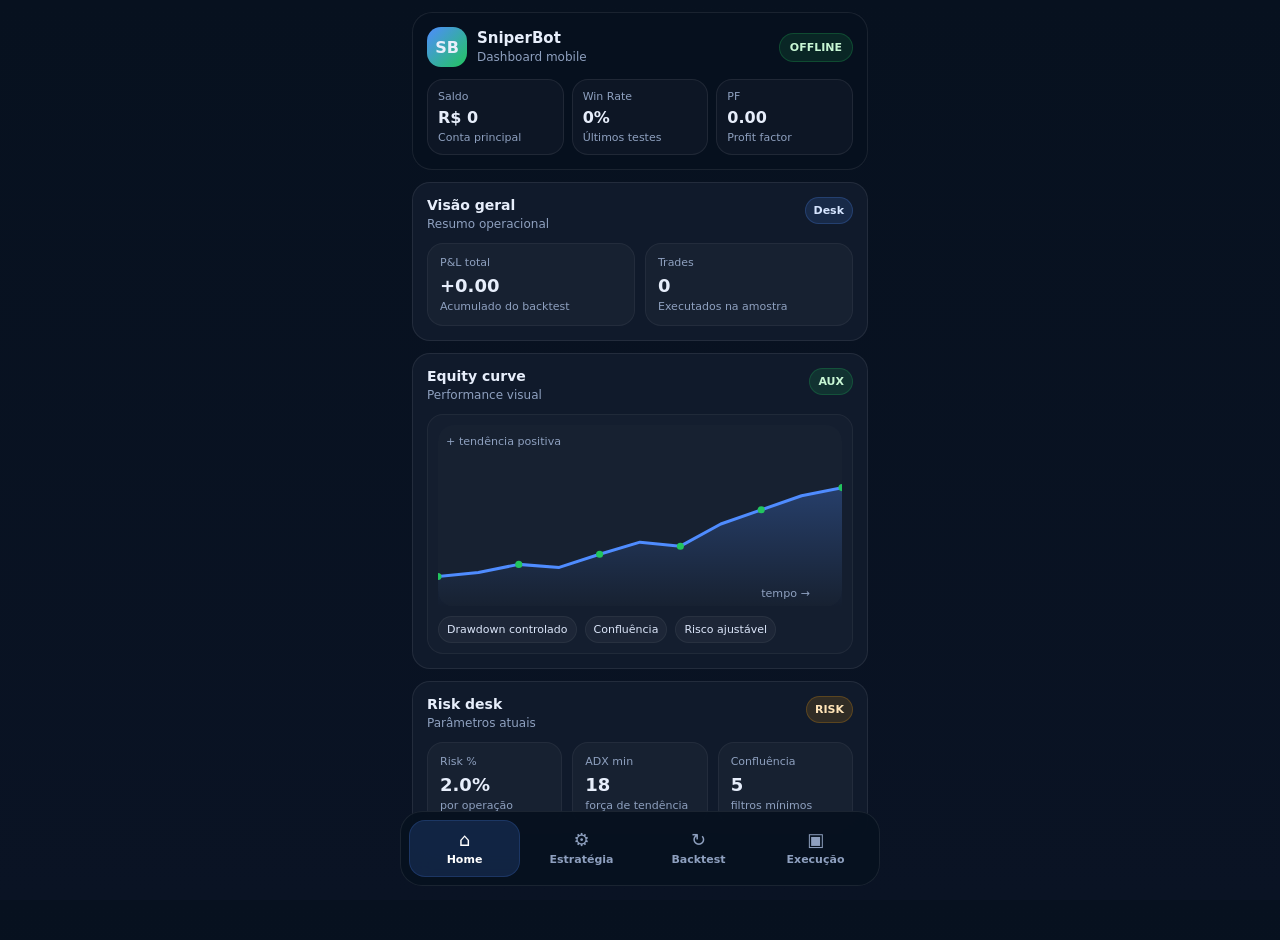
==== commit df2b4a9b: "Update dashboard.html" ====
--- a/dashboard.html
+++ b/dashboard.html
@@ -2,274 +2,285 @@
 <head>
 <meta charset="UTF-8" />
 <meta name="viewport" content="width=device-width, initial-scale=1.0, maximum-scale=1.0, user-scalable=no" />
-<title>SniperBot Desk Mobile</title>
+<title>SniperBot Mobile</title>
 <style>
 :root{
-  --bg:#08101f;
-  --bg2:#0b162c;
-  --line:rgba(148, 163, 184, .16);
-  --text:#e5eefc;
-  --muted:#8fa3c7;
+  --bg:#07111f;
+  --panel:#101a2b;
+  --panel-2:#0d1625;
+  --line:rgba(255,255,255,.08);
+  --text:#e7eefb;
+  --muted:#8ea0bf;
   --accent:#4f8cff;
   --accent2:#22c55e;
   --danger:#ef4444;
-  --shadow:0 12px 30px rgba(0,0,0,.28);
-  --radius:22px;
+  --radius:18px;
 }
 *{box-sizing:border-box}
 html,body{height:100%}
 body{
   margin:0;
-  font-family: Inter, system-ui, -apple-system, BlinkMacSystemFont, 'Segoe UI', Roboto, Arial, sans-serif;
+  font-family:Inter,system-ui,-apple-system,BlinkMacSystemFont,'Segoe UI',Roboto,Arial,sans-serif;
   color:var(--text);
-  background:
-    radial-gradient(circle at top left, rgba(79,140,255,.22), transparent 28%),
-    radial-gradient(circle at top right, rgba(34,197,94,.14), transparent 24%),
-    linear-gradient(180deg, var(--bg), var(--bg2));
-}
-body::before{
-  content:"";
-  position:fixed;
-  inset:0;
-  pointer-events:none;
-  background:linear-gradient(180deg, rgba(255,255,255,.03), transparent 18%, transparent 82%, rgba(255,255,255,.02));
+  background: linear-gradient(180deg, #07111f 0%, #0a1324 100%);
 }
 .app{
   max-width:480px;
   margin:0 auto;
   min-height:100vh;
-  padding:12px 12px 92px;
+  padding:12px 12px 88px;
 }
 .topbar{
   position:sticky;
   top:0;
   z-index:10;
+  background:rgba(7,17,31,.92);
+  backdrop-filter:blur(16px);
+  border:1px solid var(--line);
+  border-radius:20px;
+  padding:14px;
   margin-bottom:12px;
-  padding:14px 14px 12px;
-  border:1px solid var(--line);
-  border-radius:24px;
-  background:rgba(7, 13, 25, .78);
-  backdrop-filter: blur(18px);
-  box-shadow:var(--shadow);
 }
 .brand-row{display:flex;align-items:center;justify-content:space-between;gap:10px}
 .brand{display:flex;align-items:center;gap:10px;min-width:0}
 .logo{
-  width:42px;height:42px;border-radius:14px;
-  background:linear-gradient(135deg, rgba(79,140,255,.95), rgba(34,197,94,.85));
-  box-shadow:0 8px 18px rgba(79,140,255,.25);
-  display:grid;place-items:center;font-weight:800;
-}
-.brand h1{font-size:15px;line-height:1;margin:0;letter-spacing:.2px}
-.brand p{font-size:12px;color:var(--muted);margin:4px 0 0}
+  width:40px;height:40px;border-radius:14px;
+  background:linear-gradient(135deg,var(--accent),var(--accent2));
+  display:grid;place-items:center;font-weight:800;flex:0 0 auto;
+}
+.brand h1{margin:0;font-size:15px;line-height:1.1}
+.brand p{margin:4px 0 0;font-size:12px;color:var(--muted)}
 .pill{
-  padding:8px 10px;border-radius:999px;
-  background:rgba(34,197,94,.14);
-  border:1px solid rgba(34,197,94,.28);
-  color:#bff4cc;font-size:12px;font-weight:700;white-space:nowrap;
+  padding:7px 10px;border-radius:999px;font-size:11px;font-weight:800;
+  background:rgba(34,197,94,.12);border:1px solid rgba(34,197,94,.24);color:#c7f6d4;white-space:nowrap;
 }
 .status-grid{display:grid;grid-template-columns:repeat(3,1fr);gap:8px;margin-top:12px}
-.kpi{border:1px solid var(--line);background:rgba(15, 23, 42, .62);border-radius:18px;padding:10px 10px 9px}
+.kpi{
+  background:var(--panel-2);
+  border:1px solid var(--line);
+  border-radius:16px;
+  padding:10px;
+}
 .kpi .label{font-size:11px;color:var(--muted);margin-bottom:6px}
-.kpi .value{font-size:16px;font-weight:800;letter-spacing:.1px}
+.kpi .value{font-size:16px;font-weight:800;line-height:1.1}
 .kpi .sub{font-size:11px;color:var(--muted);margin-top:4px}
 .tab{display:none}
-.tab.active{display:block;animation:fade .18s ease-out}
-@keyframes fade{from{opacity:.5;transform:translateY(4px)}to{opacity:1;transform:translateY(0)}}
+.tab.active{display:block}
 .card{
+  background:var(--panel);
   border:1px solid var(--line);
-  background:linear-gradient(180deg, rgba(20, 30, 54, .92), rgba(12, 19, 37, .92));
   border-radius:var(--radius);
-  box-shadow:var(--shadow);
   padding:14px;
   margin-bottom:12px;
 }
-.card-header{display:flex;align-items:center;justify-content:space-between;gap:10px;margin-bottom:12px}
-.card h2{margin:0;font-size:14px;letter-spacing:.2px}
-.card .hint{font-size:12px;color:var(--muted)}
+.card-header{display:flex;justify-content:space-between;align-items:flex-start;gap:10px;margin-bottom:12px}
+.card h2{margin:0;font-size:14px}
+.hint{font-size:12px;color:var(--muted);margin-top:4px}
 .grid-2{display:grid;grid-template-columns:1fr 1fr;gap:10px}
 .grid-3{display:grid;grid-template-columns:repeat(3,1fr);gap:10px}
-.metric{padding:12px;border-radius:18px;background:rgba(255,255,255,.03);border:1px solid rgba(255,255,255,.05)}
+.metric{background:rgba(255,255,255,.03);border:1px solid rgba(255,255,255,.05);border-radius:16px;padding:12px}
 .metric .m-label{font-size:11px;color:var(--muted);margin-bottom:6px}
 .metric .m-value{font-size:18px;font-weight:800}
 .metric .m-foot{font-size:11px;color:var(--muted);margin-top:4px}
-.chart-wrap{border-radius:18px;background:linear-gradient(180deg, rgba(255,255,255,.04), rgba(255,255,255,.015));border:1px solid rgba(255,255,255,.06);padding:12px}
+.badge{display:inline-flex;align-items:center;justify-content:center;padding:6px 8px;border-radius:999px;font-size:11px;font-weight:800;white-space:nowrap}
+.badge.green{background:rgba(34,197,94,.14);border:1px solid rgba(34,197,94,.22);color:#c7f6d4}
+.badge.blue{background:rgba(79,140,255,.14);border:1px solid rgba(79,140,255,.22);color:#d6e5ff}
+.badge.red{background:rgba(239,68,68,.14);border:1px solid rgba(239,68,68,.22);color:#ffd0d0}
+.badge.gold{background:rgba(245,158,11,.14);border:1px solid rgba(245,158,11,.22);color:#ffe4b8}
+.chart-wrap{
+  border-radius:16px;
+  padding:10px;
+  background:rgba(255,255,255,.02);
+  border:1px solid rgba(255,255,255,.05);
+}
 svg{width:100%;height:auto;display:block}
-.axis-label{fill:#8fa3c7;font-size:11px}
-.line{fill:none;stroke:#4f8cff;stroke-width:3;stroke-linecap:round;stroke-linejoin:round}
-.dot{fill:#22c55e}
-.legend{display:flex;gap:8px;flex-wrap:wrap;margin-top:10px}
-.legend span{font-size:11px;color:#d8e4fb;padding:6px 8px;border-radius:999px;background:rgba(255,255,255,.04);border:1px solid rgba(255,255,255,.05)}
-.item{display:flex;justify-content:space-between;gap:12px;align-items:flex-start;padding:12px;border-radius:18px;background:rgba(255,255,255,.03);border:1px solid rgba(255,255,255,.05)}
+.axis-label{fill:#8ea0bf;font-size:11px}
+.line{fill:none;stroke:var(--accent);stroke-width:3;stroke-linecap:round;stroke-linejoin:round}
+.dot{fill:var(--accent2)}
+.legend{display:flex;flex-wrap:wrap;gap:8px;margin-top:10px}
+.legend span{font-size:11px;color:#dce6fa;padding:6px 8px;border-radius:999px;background:rgba(255,255,255,.04);border:1px solid rgba(255,255,255,.05)}
+.item{display:flex;justify-content:space-between;gap:12px;align-items:flex-start;padding:12px;border-radius:16px;background:rgba(255,255,255,.03);border:1px solid rgba(255,255,255,.05)}
 .item strong{display:block;font-size:13px}
-.item small{display:block;color:var(--muted);margin-top:4px;line-height:1.4}
-.badge{font-size:11px;font-weight:700;padding:6px 8px;border-radius:999px;white-space:nowrap}
-.badge.green{background:rgba(34,197,94,.15);color:#bef7cd;border:1px solid rgba(34,197,94,.25)}
-.badge.blue{background:rgba(79,140,255,.15);color:#d5e4ff;border:1px solid rgba(79,140,255,.25)}
-.badge.red{background:rgba(239,68,68,.15);color:#ffd0d0;border:1px solid rgba(239,68,68,.25)}
-.badge.gold{background:rgba(245,158,11,.15);color:#ffe3b0;border:1px solid rgba(245,158,11,.25)}
-label{display:block;font-size:12px;color:#d7e3f8;margin-top:10px}
-input, select, textarea{
+.item small{display:block;color:var(--muted);margin-top:4px;line-height:1.35}
+label{display:block;font-size:12px;color:#d8e4f7;margin-top:10px}
+input,textarea{
   width:100%;
-  padding:12px 12px;
   margin-top:8px;
+  padding:12px;
   border-radius:14px;
   border:1px solid rgba(255,255,255,.08);
-  background:rgba(4, 9, 18, .8);
+  background:#07111f;
   color:var(--text);
   outline:none;
 }
-input::placeholder, textarea::placeholder{color:#6f7f9c}
-textarea{min-height:122px;resize:none}
+textarea{min-height:130px;resize:none}
+input::placeholder,textarea::placeholder{color:#6f7f9a}
 button{
   width:100%;
+  margin-top:10px;
   padding:13px 14px;
   border:none;
   border-radius:16px;
+  font-weight:800;
   color:white;
-  font-weight:800;
-  margin-top:10px;
-  background:linear-gradient(135deg, var(--accent), #2f6cff 54%, var(--accent2));
-  box-shadow:0 10px 22px rgba(79,140,255,.22);
-}
-button.secondary{background:rgba(255,255,255,.05);border:1px solid rgba(255,255,255,.08);box-shadow:none}
+  background:linear-gradient(135deg,var(--accent),#2f6cff 55%,var(--accent2));
+}
+button.secondary{background:rgba(255,255,255,.06);border:1px solid rgba(255,255,255,.08)}
 .split-actions{display:grid;grid-template-columns:1fr 1fr;gap:10px}
 .progress{height:10px;border-radius:999px;background:rgba(255,255,255,.06);overflow:hidden;border:1px solid rgba(255,255,255,.06)}
-.progress>div{height:100%;border-radius:999px;background:linear-gradient(90deg,var(--accent),var(--accent2));width:61%}
+.progress > div{height:100%;width:0%;border-radius:999px;background:linear-gradient(90deg,var(--accent),var(--accent2))}
 .footer-note{font-size:11px;color:var(--muted);text-align:center;margin-top:8px}
-.bottom-nav{position:fixed;left:0;right:0;bottom:0;display:flex;justify-content:center;z-index:20;padding:10px 10px 14px;pointer-events:none}
-.nav-shell{width:min(480px, calc(100vw - 20px));background:rgba(5, 10, 20, .88);border:1px solid rgba(255,255,255,.08);box-shadow:0 18px 40px rgba(0,0,0,.38);backdrop-filter:blur(18px);border-radius:22px;display:grid;grid-template-columns:repeat(4,1fr);padding:8px;pointer-events:auto}
-.nav-item{display:flex;flex-direction:column;align-items:center;justify-content:center;gap:4px;color:var(--muted);border-radius:16px;padding:10px 6px;cursor:pointer;transition:.18s ease;user-select:none}
+.alert{display:none;margin-top:10px;padding:10px 12px;border-radius:14px;font-size:12px}
+.alert.show{display:block}
+.alert.ok{background:rgba(34,197,94,.12);border:1px solid rgba(34,197,94,.22);color:#c7f6d4}
+.alert.error{background:rgba(239,68,68,.12);border:1px solid rgba(239,68,68,.22);color:#ffd0d0}
+.bottom-nav{
+  position:fixed;
+  left:0;right:0;bottom:0;
+  padding:10px 10px 14px;
+  display:flex;justify-content:center;
+  pointer-events:none;
+}
+.nav-shell{
+  width:min(480px, calc(100vw - 20px));
+  display:grid;
+  grid-template-columns:repeat(4,1fr);
+  gap:6px;
+  padding:8px;
+  border-radius:22px;
+  background:rgba(7,17,31,.94);
+  border:1px solid rgba(255,255,255,.08);
+  backdrop-filter:blur(16px);
+  pointer-events:auto;
+}
+.nav-item{
+  cursor:pointer;
+  user-select:none;
+  border-radius:16px;
+  color:var(--muted);
+  display:flex;
+  flex-direction:column;
+  align-items:center;
+  justify-content:center;
+  padding:10px 6px;
+  gap:4px;
+}
 .nav-item .ico{font-size:18px;line-height:1}
-.nav-item .txt{font-size:11px;font-weight:700}
-.nav-item.active{color:white;background:linear-gradient(180deg, rgba(79,140,255,.18), rgba(34,197,94,.10));border:1px solid rgba(79,140,255,.18)}
-.alert{margin-top:10px;padding:10px 12px;border-radius:14px;font-size:12px;display:none}
-.alert.show{display:block}
-.alert.error{background:rgba(239,68,68,.12);border:1px solid rgba(239,68,68,.22);color:#ffd0d0}
-.alert.ok{background:rgba(34,197,94,.12);border:1px solid rgba(34,197,94,.22);color:#bef7cd}
-@media (min-width:600px){.app{max-width:520px}}
+.nav-item .txt{font-size:11px;font-weight:800}
+.nav-item.active{color:#fff;background:rgba(79,140,255,.16);border:1px solid rgba(79,140,255,.18)}
+@media (max-width:380px){
+  .status-grid,.grid-3{grid-template-columns:1fr}
+  .grid-2{grid-template-columns:1fr}
+  .brand-row{align-items:flex-start;flex-direction:column}
+  .pill{align-self:flex-start}
+}
 </style>
 </head>
 <body>
-  <div class="app">
-    <div class="topbar">
-      <div class="brand-row">
-        <div class="brand">
-          <div class="logo">SB</div>
-          <div>
-            <h1>SniperBot Desk</h1>
-            <p>Mobile Institutional Control Room</p>
-          </div>
+<div class="app">
+  <div class="topbar">
+    <div class="brand-row">
+      <div class="brand">
+        <div class="logo">SB</div>
+        <div>
+          <h1>SniperBot</h1>
+          <p>Dashboard mobile</p>
         </div>
-        <div class="pill" id="connectionPill">LIVE • ONLINE</div>
-      </div><div class="status-grid">
-    <div class="kpi"><div class="label">Saldo</div><div class="value" id="saldoTop">R$ 0</div><div class="sub">Conta principal</div></div>
-    <div class="kpi"><div class="label">Win Rate</div><div class="value" id="winrateTop">0%</div><div class="sub">Últimos testes</div></div>
-    <div class="kpi"><div class="label">PF</div><div class="value" id="pfTop">0.00</div><div class="sub">Profit factor</div></div>
+      </div>
+      <div class="pill" id="connectionPill">LIVE • ONLINE</div>
+    </div><div class="status-grid">
+  <div class="kpi"><div class="label">Saldo</div><div class="value" id="saldoTop">R$ 0</div><div class="sub">Conta principal</div></div>
+  <div class="kpi"><div class="label">Win Rate</div><div class="value" id="winrateTop">0%</div><div class="sub">Últimos testes</div></div>
+  <div class="kpi"><div class="label">PF</div><div class="value" id="pfTop">0.00</div><div class="sub">Profit factor</div></div>
+</div>
+
+  </div>  <div id="tab-home" class="tab active">
+    <div class="card">
+      <div class="card-header"><div><h2>Visão geral</h2><div class="hint">Resumo operacional</div></div><span class="badge blue">Desk</span></div>
+      <div class="grid-2">
+        <div class="metric"><div class="m-label">P&L total</div><div class="m-value" id="pnl">+0.00</div><div class="m-foot">Acumulado do backtest</div></div>
+        <div class="metric"><div class="m-label">Trades</div><div class="m-value" id="trades">0</div><div class="m-foot">Executados na amostra</div></div>
+      </div>
+    </div><div class="card">
+  <div class="card-header"><div><h2>Equity curve</h2><div class="hint">Performance visual</div></div><span class="badge green">AUX</span></div>
+  <div class="chart-wrap">
+    <svg viewBox="0 0 400 180" preserveAspectRatio="none">
+      <defs>
+        <linearGradient id="fade" x1="0" y1="0" x2="0" y2="1">
+          <stop offset="0%" stop-color="rgba(79,140,255,.28)"/>
+          <stop offset="100%" stop-color="rgba(79,140,255,0)"/>
+        </linearGradient>
+      </defs>
+      <rect x="0" y="0" width="400" height="180" rx="16" fill="rgba(255,255,255,.01)" />
+      <path d="M0,150 L40,146 L80,138 L120,141 L160,128 L200,116 L240,120 L280,98 L320,84 L360,70 L400,62 L400,180 L0,180 Z" fill="url(#fade)" />
+      <path d="M0,150 L40,146 L80,138 L120,141 L160,128 L200,116 L240,120 L280,98 L320,84 L360,70 L400,62" class="line" />
+      <circle cx="0" cy="150" r="3.5" class="dot" /><circle cx="80" cy="138" r="3.5" class="dot" /><circle cx="160" cy="128" r="3.5" class="dot" /><circle cx="240" cy="120" r="3.5" class="dot" /><circle cx="320" cy="84" r="3.5" class="dot" /><circle cx="400" cy="62" r="3.5" class="dot" />
+      <text x="8" y="20" class="axis-label">+ tendência positiva</text>
+      <text x="320" y="170" class="axis-label">tempo →</text>
+    </svg>
+    <div class="legend"><span>Drawdown controlado</span><span>Confluência</span><span>Risco ajustável</span></div>
   </div>
 </div>
 
-<div id="tab-home" class="tab active">
-  <div class="card">
-    <div class="card-header"><div><h2>Visão geral</h2><div class="hint">Controle resumido da operação</div></div><span class="badge blue">Desk</span></div>
-    <div class="grid-2">
-      <div class="metric"><div class="m-label">P&L total</div><div class="m-value" id="pnl">+0.00</div><div class="m-foot">Acumulado do backtest</div></div>
-      <div class="metric"><div class="m-label">Trades</div><div class="m-value" id="trades">0</div><div class="m-foot">Executados na amostra</div></div>
-    </div>
-  </div>
-
-  <div class="card">
-    <div class="card-header"><div><h2>Equity curve</h2><div class="hint">Linha de performance do sistema</div></div><span class="badge green">AUX</span></div>
-    <div class="chart-wrap">
-      <svg viewBox="0 0 400 180" preserveAspectRatio="none" aria-label="Equity curve">
-        <defs><linearGradient id="fade" x1="0" y1="0" x2="0" y2="1"><stop offset="0%" stop-color="rgba(79,140,255,.30)"/><stop offset="100%" stop-color="rgba(79,140,255,0)"/></linearGradient></defs>
-        <rect x="0" y="0" width="400" height="180" rx="16" fill="rgba(255,255,255,.01)" />
-        <path d="M0,150 L40,146 L80,138 L120,141 L160,128 L200,116 L240,120 L280,98 L320,84 L360,70 L400,62 L400,180 L0,180 Z" fill="url(#fade)" />
-        <path d="M0,150 L40,146 L80,138 L120,141 L160,128 L200,116 L240,120 L280,98 L320,84 L360,70 L400,62" class="line" />
-        <circle cx="0" cy="150" r="3.5" class="dot" /><circle cx="80" cy="138" r="3.5" class="dot" /><circle cx="160" cy="128" r="3.5" class="dot" /><circle cx="240" cy="120" r="3.5" class="dot" /><circle cx="320" cy="84" r="3.5" class="dot" /><circle cx="400" cy="62" r="3.5" class="dot" />
-        <text x="8" y="20" class="axis-label">+ tendência positiva</text><text x="320" y="170" class="axis-label">tempo →</text>
-      </svg>
-      <div class="legend"><span>Drawdown controlado</span><span>Execução por confluência</span><span>Risco por trade ajustável</span></div>
-    </div>
-  </div>
-
-  <div class="card">
-    <div class="card-header"><div><h2>Risk desk</h2><div class="hint">Gestão operacional em tempo real</div></div><span class="badge gold">RISK</span></div>
-    <div class="grid-3">
-      <div class="metric"><div class="m-label">Risk %</div><div class="m-value" id="riskPct">2.0%</div><div class="m-foot">por operação</div></div>
-      <div class="metric"><div class="m-label">ADX min</div><div class="m-value" id="adxMin">18</div><div class="m-foot">força de tendência</div></div>
-      <div class="metric"><div class="m-label">Confluência</div><div class="m-value" id="conf">5</div><div class="m-foot">filtros mínimos</div></div>
-    </div>
+<div class="card">
+  <div class="card-header"><div><h2>Risk desk</h2><div class="hint">Parâmetros atuais</div></div><span class="badge gold">RISK</span></div>
+  <div class="grid-3">
+    <div class="metric"><div class="m-label">Risk %</div><div class="m-value" id="riskPct">2.0%</div><div class="m-foot">por operação</div></div>
+    <div class="metric"><div class="m-label">ADX min</div><div class="m-value" id="adxMin">18</div><div class="m-foot">força de tendência</div></div>
+    <div class="metric"><div class="m-label">Confluência</div><div class="m-value" id="conf">5</div><div class="m-foot">filtros mínimos</div></div>
   </div>
 </div>
 
-<div id="tab-strategy" class="tab">
-  <div class="card">
-    <div class="card-header"><div><h2>Strategy control</h2><div class="hint">Parâmetros do motor</div></div><span class="badge blue">CONFIG</span></div>
-    <label>Min confluence<input id="min_confluence" type="number" placeholder="5" /></label>
-    <label>ADX minimum<input id="adx_min" type="number" step="0.1" placeholder="18" /></label>
-    <label>ATR SL multiplier<input id="atr_sl_mult" type="number" step="0.1" placeholder="1.5" /></label>
-    <label>ATR TP multiplier<input id="atr_tp_mult" type="number" step="0.1" placeholder="3.5" /></label>
-    <label>Risk %<input id="risk_pct" type="number" step="0.1" placeholder="2.0" /></label>
-    <label>Pull range
-      <div class="grid-2">
-        <input id="pull_min" type="number" step="0.1" placeholder="-1.0" />
-        <input id="pull_max" type="number" step="0.1" placeholder="2.0" />
-      </div>
-    </label>
-    <div class="split-actions">
+  </div>  <div id="tab-strategy" class="tab">
+    <div class="card">
+      <div class="card-header"><div><h2>Strategy control</h2><div class="hint">Ajuste dos parâmetros</div></div><span class="badge blue">CONFIG</span></div>
+      <label>Min confluence<input id="min_confluence" type="number" placeholder="5" /></label>
+      <label>ADX minimum<input id="adx_min" type="number" step="0.1" placeholder="18" /></label>
+      <label>ATR SL multiplier<input id="atr_sl_mult" type="number" step="0.1" placeholder="1.5" /></label>
+      <label>ATR TP multiplier<input id="atr_tp_mult" type="number" step="0.1" placeholder="3.5" /></label>
+      <label>Risk %<input id="risk_pct" type="number" step="0.1" placeholder="2.0" /></label>
+      <label>Pull range
+        <div class="grid-2">
+          <input id="pull_min" type="number" step="0.1" placeholder="-1.0" />
+          <input id="pull_max" type="number" step="0.1" placeholder="2.0" />
+        </div>
+      </label>
       <button onclick="saveConfig()">Salvar parâmetros</button>
       <button class="secondary" onclick="loadConfig()">Carregar atual</button>
     </div>
+  </div>  <div id="tab-backtest" class="tab">
+    <div class="card">
+      <div class="card-header"><div><h2>Backtest engine</h2><div class="hint">Executar análise</div></div><span class="badge green">ENGINE</span></div>
+      <div class="split-actions">
+        <button onclick="runBacktest()">Rodar backtest</button>
+        <button class="secondary" onclick="runOptimize()">Otimizar</button>
+      </div>
+      <div style="margin-top:12px" class="progress"><div id="progressBar"></div></div>
+      <div class="footer-note">Barra visual de operação</div>
+      <div id="alertBox" class="alert"></div>
+    </div><div class="card">
+  <div class="card-header"><div><h2>Resultado</h2><div class="hint">JSON resumido</div></div><span class="badge gold">LOG</span></div>
+  <textarea id="result" readonly placeholder="Os resultados aparecerão aqui..."></textarea>
+</div>
+
+  </div>  <div id="tab-exec" class="tab">
+    <div class="card">
+      <div class="card-header"><div><h2>Execution monitor</h2><div class="hint">Estado do sistema</div></div><span class="badge blue">SYNC</span></div>
+      <div class="item"><div><strong>Status do motor</strong><small>API conectada e pronta</small></div><span class="badge green" id="engineState">ONLINE</span></div>
+      <div style="height:10px"></div>
+      <div class="item"><div><strong>Último update</strong><small id="lastUpdate">Sem execução ainda</small></div><span class="badge blue">TIME</span></div>
+      <div style="height:10px"></div>
+      <div class="item"><div><strong>Modo</strong><small>Backtest / análise / otimização</small></div><span class="badge gold">MIXED</span></div>
+    </div>
   </div>
-
-  <div class="card">
-    <div class="card-header"><div><h2>Preset institucional</h2><div class="hint">Baseado na melhor configuração encontrada</div></div><span class="badge green">READY</span></div>
-    <div class="item"><div><strong>Entrada</strong><small>Filtro por confluência e força</small></div><span class="badge blue">5 filtros</span></div>
-    <div style="height:10px"></div>
-    <div class="item"><div><strong>Stop</strong><small>ATR adaptativo para oscilações maiores</small></div><span class="badge red">1.5x ATR</span></div>
-    <div style="height:10px"></div>
-    <div class="item"><div><strong>Take</strong><small>Relação risco/retorno ampliada</small></div><span class="badge green">3.5x ATR</span></div>
+</div><div class="bottom-nav">
+  <div class="nav-shell">
+    <div class="nav-item active" data-tab="home" onclick="switchTab('home', this)"><div class="ico">⌂</div><div class="txt">Home</div></div>
+    <div class="nav-item" data-tab="strategy" onclick="switchTab('strategy', this)"><div class="ico">⚙</div><div class="txt">Estratégia</div></div>
+    <div class="nav-item" data-tab="backtest" onclick="switchTab('backtest', this)"><div class="ico">↻</div><div class="txt">Backtest</div></div>
+    <div class="nav-item" data-tab="exec" onclick="switchTab('exec', this)"><div class="ico">▣</div><div class="txt">Execução</div></div>
   </div>
-</div>
-
-<div id="tab-backtest" class="tab">
-  <div class="card">
-    <div class="card-header"><div><h2>Backtest engine</h2><div class="hint">Rodar e revisar resultados</div></div><span class="badge green">ENGINE</span></div>
-    <div class="split-actions">
-      <button onclick="runBacktest()">Rodar backtest</button>
-      <button class="secondary" onclick="runOptimize()">Otimizar</button>
-    </div>
-    <div style="margin-top:12px" class="progress"><div id="progressBar"></div></div>
-    <div class="footer-note">Barra visual de operação</div>
-    <div id="alertBox" class="alert"></div>
-  </div>
-
-  <div class="card">
-    <div class="card-header"><div><h2>Resultado</h2><div class="hint">JSON resumido da última execução</div></div><span class="badge gold">LOG</span></div>
-    <textarea id="result" readonly placeholder="Os resultados aparecerão aqui..."></textarea>
-  </div>
-</div>
-
-<div id="tab-exec" class="tab">
-  <div class="card">
-    <div class="card-header"><div><h2>Execution monitor</h2><div class="hint">Situação operacional</div></div><span class="badge blue">SYNC</span></div>
-    <div class="item"><div><strong>Status do motor</strong><small>API conectada e pronta</small></div><span class="badge green" id="engineState">ONLINE</span></div>
-    <div style="height:10px"></div>
-    <div class="item"><div><strong>Último update</strong><small id="lastUpdate">Sem execução ainda</small></div><span class="badge blue">TIME</span></div>
-    <div style="height:10px"></div>
-    <div class="item"><div><strong>Modo</strong><small>Backtest / análise / otimização</small></div><span class="badge gold">MIXED</span></div>
-  </div>
-</div>
-
-  </div>  <div class="bottom-nav">
-    <div class="nav-shell">
-      <div class="nav-item active" data-tab="home" onclick="switchTab('home', this)"><div class="ico">⌂</div><div class="txt">Home</div></div>
-      <div class="nav-item" data-tab="strategy" onclick="switchTab('strategy', this)"><div class="ico">⚙</div><div class="txt">Estratégia</div></div>
-      <div class="nav-item" data-tab="backtest" onclick="switchTab('backtest', this)"><div class="ico">↻</div><div class="txt">Backtest</div></div>
-      <div class="nav-item" data-tab="exec" onclick="switchTab('exec', this)"><div class="ico">▣</div><div class="txt">Execução</div></div>
-    </div>
-  </div><script>
+</div><script>
 const DEFAULT_CONFIG = {
   min_confluence: 5,
   adx_min: 18,
@@ -279,26 +290,25 @@
   risk_pct: 2.0
 };
 
-function showAlert(message, type='ok') {
+function switchTab(tab, el) {
+  document.querySelectorAll('.tab').forEach(t => t.classList.remove('active'));
+  document.getElementById('tab-' + tab).classList.add('active');
+  document.querySelectorAll('.nav-item').forEach(n => n.classList.remove('active'));
+  el.classList.add('active');
+}
+
+function showAlert(message, type = 'ok') {
   const box = document.getElementById('alertBox');
   if (!box) return;
   box.className = 'alert show ' + (type === 'error' ? 'error' : 'ok');
   box.textContent = message;
 }
 
-function setConnection(ok, text) {
+function setConnection(ok) {
   const pill = document.getElementById('connectionPill');
   const engine = document.getElementById('engineState');
   if (pill) pill.textContent = ok ? 'LIVE • ONLINE' : 'OFFLINE';
   if (engine) engine.textContent = ok ? 'ONLINE' : 'OFFLINE';
-}
-
-function switchTab(tab, el) {
-  document.querySelectorAll('.tab').forEach(t => t.classList.remove('active'));
-  const target = document.getElementById('tab-' + tab);
-  if (target) target.classList.add('active');
-  document.querySelectorAll('.nav-item').forEach(n => n.classList.remove('active'));
-  if (el) el.classList.add('active');
 }
 
 function parseResult(data) {
@@ -323,22 +333,14 @@
   document.getElementById('result').value = JSON.stringify(r.raw, null, 2);
   document.getElementById('lastUpdate').innerText = new Date().toLocaleString('pt-BR');
   document.getElementById('progressBar').style.width = Math.max(10, Math.min(100, (r.pf || 0) * 20)) + '%';
-  document.getElementById('riskPct').innerText = (document.getElementById('risk_pct').value || DEFAULT_CONFIG.risk_pct) + '%';
-  document.getElementById('adxMin').innerText = document.getElementById('adx_min').value || DEFAULT_CONFIG.adx_min;
-  document.getElementById('conf').innerText = document.getElementById('min_confluence').value || DEFAULT_CONFIG.min_confluence;
 }
 
 async function apiJson(url, options = {}) {
-  const res = await fetch(url, {
-    headers: { 'Content-Type': 'application/json', ...(options.headers || {}) },
-    ...options
-  });
+  const res = await fetch(url, { headers: { 'Content-Type': 'application/json', ...(options.headers || {}) }, ...options });
   const text = await res.text();
-  let data = null;
+  let data = {};
   try { data = text ? JSON.parse(text) : {}; } catch { data = { raw_text: text }; }
-  if (!res.ok) {
-    throw new Error(data?.detail || data?.message || `HTTP ${res.status}`);
-  }
+  if (!res.ok) throw new Error(data?.detail || data?.message || `HTTP ${res.status}`);
   return data;
 }
 
@@ -357,17 +359,10 @@
     document.getElementById('adxMin').innerText = cfg.adx_min ?? DEFAULT_CONFIG.adx_min;
     document.getElementById('conf').innerText = cfg.min_confluence ?? DEFAULT_CONFIG.min_confluence;
     setConnection(true);
-    showAlert('Configuração carregada com sucesso.', 'ok');
+    showAlert('Configuração carregada.', 'ok');
   } catch (e) {
     setConnection(false);
     showAlert('Falha ao carregar config: ' + e.message, 'error');
-    document.getElementById('min_confluence').value = DEFAULT_CONFIG.min_confluence;
-    document.getElementById('adx_min').value = DEFAULT_CONFIG.adx_min;
-    document.getElementById('atr_sl_mult').value = DEFAULT_CONFIG.atr_sl_mult;
-    document.getElementById('atr_tp_mult').value = DEFAULT_CONFIG.atr_tp_mult;
-    document.getElementById('risk_pct').value = DEFAULT_CONFIG.risk_pct;
-    document.getElementById('pull_min').value = DEFAULT_CONFIG.pull_range[0];
-    document.getElementById('pull_max').value = DEFAULT_CONFIG.pull_range[1];
   }
 }
 
@@ -383,9 +378,11 @@
     ],
     risk_pct: Number(document.getElementById('risk_pct').value || DEFAULT_CONFIG.risk_pct)
   };
-
   try {
     const data = await apiJson('/config', { method: 'POST', body: JSON.stringify(config) });
+    document.getElementById('riskPct').innerText = config.risk_pct.toFixed(1) + '%';
+    document.getElementById('adxMin').innerText = config.adx_min;
+    document.getElementById('conf').innerText = config.min_confluence;
     updateUIFromResult(data.result || { raw: data });
     showAlert('Configuração salva.', 'ok');
     setConnection(true);
@@ -400,11 +397,8 @@
   showAlert('Rodando backtest...', 'ok');
   try {
     let data;
-    try {
-      data = await apiJson('/run_backtest', { method: 'POST' });
-    } catch (e1) {
-      data = await apiJson('/api/backtest', { method: 'POST' });
-    }
+    try { data = await apiJson('/run_backtest', { method: 'POST' }); }
+    catch (e1) { data = await apiJson('/api/backtest', { method: 'POST' }); }
     updateUIFromResult(data);
     document.getElementById('progressBar').style.width = '100%';
     showAlert('Backtest finalizado.', 'ok');
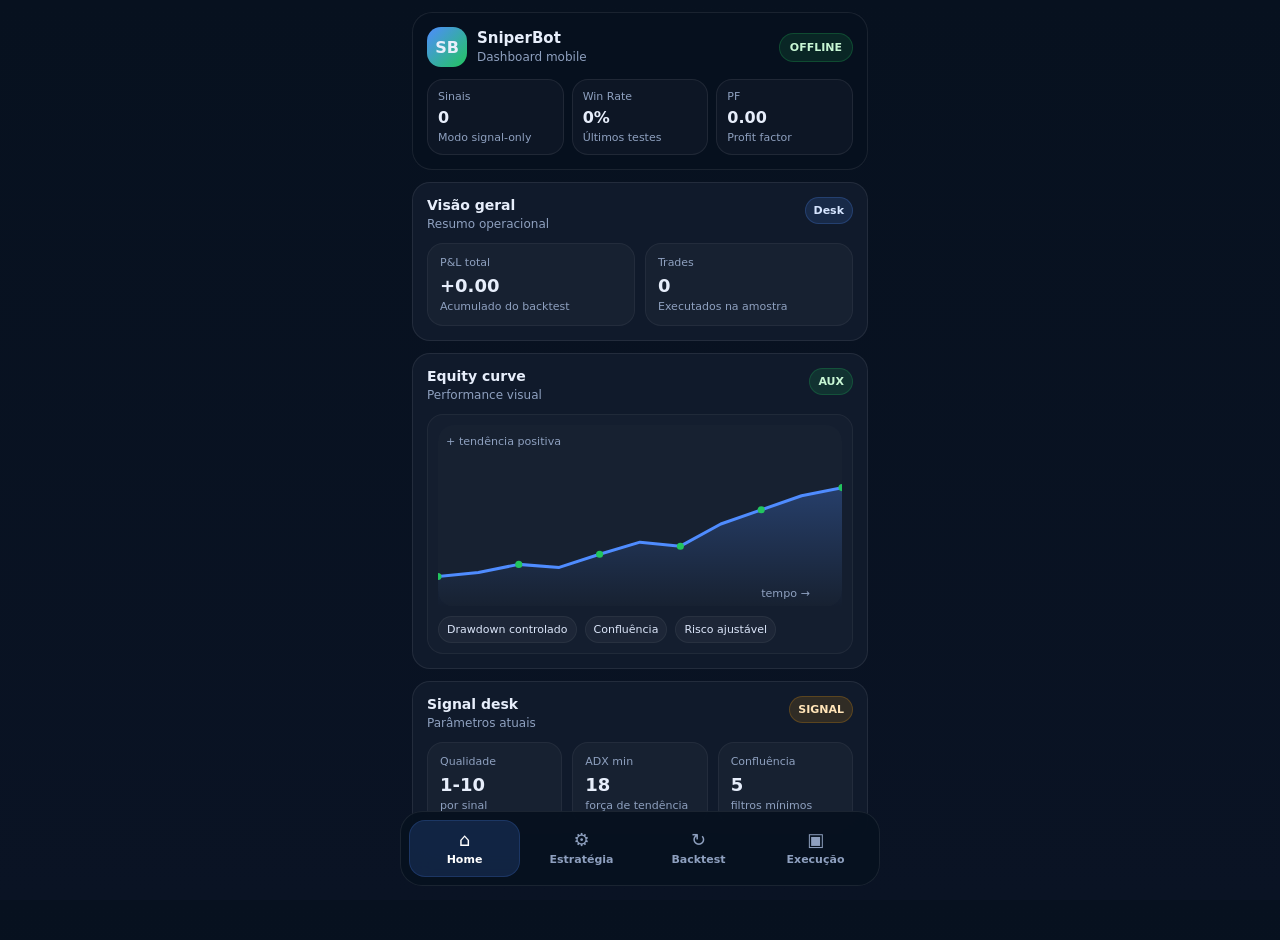
==== commit ff1de5eb: "Add files via upload" ====
--- a/dashboard.html
+++ b/dashboard.html
@@ -189,7 +189,7 @@
       </div>
       <div class="pill" id="connectionPill">LIVE • ONLINE</div>
     </div><div class="status-grid">
-  <div class="kpi"><div class="label">Saldo</div><div class="value" id="saldoTop">R$ 0</div><div class="sub">Conta principal</div></div>
+  <div class="kpi"><div class="label">Sinais</div><div class="value" id="saldoTop">0</div><div class="sub">Modo signal-only</div></div>
   <div class="kpi"><div class="label">Win Rate</div><div class="value" id="winrateTop">0%</div><div class="sub">Últimos testes</div></div>
   <div class="kpi"><div class="label">PF</div><div class="value" id="pfTop">0.00</div><div class="sub">Profit factor</div></div>
 </div>
@@ -223,9 +223,9 @@
 </div>
 
 <div class="card">
-  <div class="card-header"><div><h2>Risk desk</h2><div class="hint">Parâmetros atuais</div></div><span class="badge gold">RISK</span></div>
+  <div class="card-header"><div><h2>Signal desk</h2><div class="hint">Parâmetros atuais</div></div><span class="badge gold">SIGNAL</span></div>
   <div class="grid-3">
-    <div class="metric"><div class="m-label">Risk %</div><div class="m-value" id="riskPct">2.0%</div><div class="m-foot">por operação</div></div>
+    <div class="metric"><div class="m-label">Qualidade</div><div class="m-value" id="riskPct">1-10</div><div class="m-foot">por sinal</div></div>
     <div class="metric"><div class="m-label">ADX min</div><div class="m-value" id="adxMin">18</div><div class="m-foot">força de tendência</div></div>
     <div class="metric"><div class="m-label">Confluência</div><div class="m-value" id="conf">5</div><div class="m-foot">filtros mínimos</div></div>
   </div>
@@ -238,7 +238,7 @@
       <label>ADX minimum<input id="adx_min" type="number" step="0.1" placeholder="18" /></label>
       <label>ATR SL multiplier<input id="atr_sl_mult" type="number" step="0.1" placeholder="1.5" /></label>
       <label>ATR TP multiplier<input id="atr_tp_mult" type="number" step="0.1" placeholder="3.5" /></label>
-      <label>Risk %<input id="risk_pct" type="number" step="0.1" placeholder="2.0" /></label>
+      <label>Qualidade mínima<input id="risk_pct" type="number" step="1" placeholder="6" /></label>
       <label>Pull range
         <div class="grid-2">
           <input id="pull_min" type="number" step="0.1" placeholder="-1.0" />
@@ -318,7 +318,7 @@
     winrate: Number(r.winrate ?? r.win_rate ?? r.winRate ?? 0),
     pf: Number(r.profit_factor ?? r.pf ?? r.profitFactor ?? 0),
     trades: Number(r.trades ?? r.total_trades ?? r.totalTrades ?? 0),
-    balance: Number(r.balance ?? r.equity ?? r.initial_balance ?? 0),
+    balance: Number(r.active_signals ?? r.active ?? r.trades ?? 0),
     raw: r
   };
 }
@@ -329,7 +329,7 @@
   document.getElementById('winrateTop').innerText = r.winrate.toFixed(1) + '%';
   document.getElementById('pfTop').innerText = r.pf.toFixed(2);
   document.getElementById('trades').innerText = String(r.trades);
-  document.getElementById('saldoTop').innerText = 'R$ ' + r.balance.toFixed(2);
+  document.getElementById('saldoTop').innerText = String(r.balance);
   document.getElementById('result').value = JSON.stringify(r.raw, null, 2);
   document.getElementById('lastUpdate').innerText = new Date().toLocaleString('pt-BR');
   document.getElementById('progressBar').style.width = Math.max(10, Math.min(100, (r.pf || 0) * 20)) + '%';
@@ -355,7 +355,7 @@
     const pr = cfg.pull_range ?? DEFAULT_CONFIG.pull_range;
     document.getElementById('pull_min').value = pr[0];
     document.getElementById('pull_max').value = pr[1];
-    document.getElementById('riskPct').innerText = (cfg.risk_pct ?? DEFAULT_CONFIG.risk_pct).toFixed(1) + '%';
+    document.getElementById('riskPct').innerText = String(cfg.min_confluence ?? DEFAULT_CONFIG.min_confluence) + ' pts';
     document.getElementById('adxMin').innerText = cfg.adx_min ?? DEFAULT_CONFIG.adx_min;
     document.getElementById('conf').innerText = cfg.min_confluence ?? DEFAULT_CONFIG.min_confluence;
     setConnection(true);
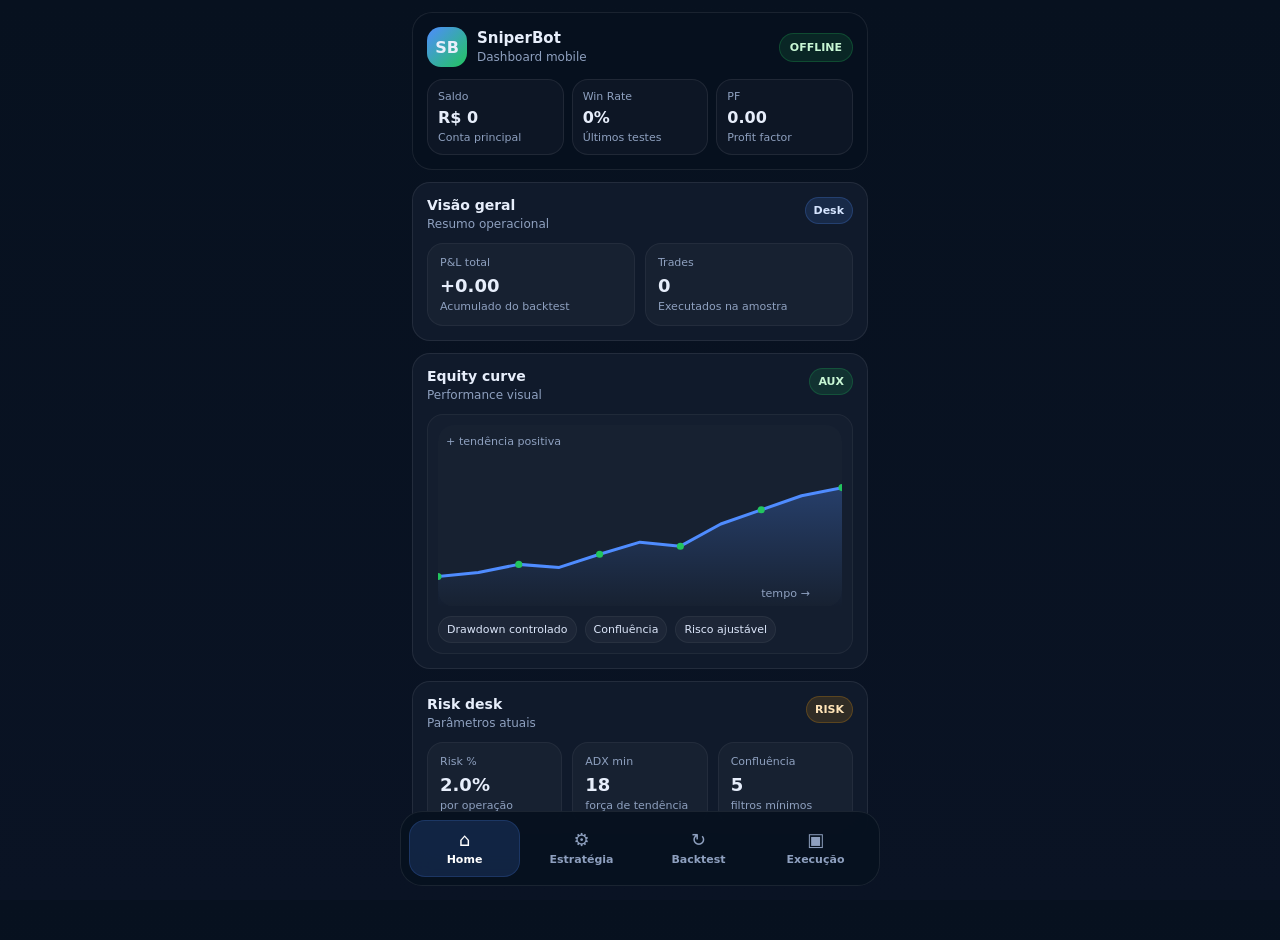
==== commit b26824c7: "Add files via upload" ====
--- a/dashboard.html
+++ b/dashboard.html
@@ -189,7 +189,7 @@
       </div>
       <div class="pill" id="connectionPill">LIVE • ONLINE</div>
     </div><div class="status-grid">
-  <div class="kpi"><div class="label">Sinais</div><div class="value" id="saldoTop">0</div><div class="sub">Modo signal-only</div></div>
+  <div class="kpi"><div class="label">Saldo</div><div class="value" id="saldoTop">R$ 0</div><div class="sub">Conta principal</div></div>
   <div class="kpi"><div class="label">Win Rate</div><div class="value" id="winrateTop">0%</div><div class="sub">Últimos testes</div></div>
   <div class="kpi"><div class="label">PF</div><div class="value" id="pfTop">0.00</div><div class="sub">Profit factor</div></div>
 </div>
@@ -223,9 +223,9 @@
 </div>
 
 <div class="card">
-  <div class="card-header"><div><h2>Signal desk</h2><div class="hint">Parâmetros atuais</div></div><span class="badge gold">SIGNAL</span></div>
+  <div class="card-header"><div><h2>Risk desk</h2><div class="hint">Parâmetros atuais</div></div><span class="badge gold">RISK</span></div>
   <div class="grid-3">
-    <div class="metric"><div class="m-label">Qualidade</div><div class="m-value" id="riskPct">1-10</div><div class="m-foot">por sinal</div></div>
+    <div class="metric"><div class="m-label">Risk %</div><div class="m-value" id="riskPct">2.0%</div><div class="m-foot">por operação</div></div>
     <div class="metric"><div class="m-label">ADX min</div><div class="m-value" id="adxMin">18</div><div class="m-foot">força de tendência</div></div>
     <div class="metric"><div class="m-label">Confluência</div><div class="m-value" id="conf">5</div><div class="m-foot">filtros mínimos</div></div>
   </div>
@@ -238,7 +238,7 @@
       <label>ADX minimum<input id="adx_min" type="number" step="0.1" placeholder="18" /></label>
       <label>ATR SL multiplier<input id="atr_sl_mult" type="number" step="0.1" placeholder="1.5" /></label>
       <label>ATR TP multiplier<input id="atr_tp_mult" type="number" step="0.1" placeholder="3.5" /></label>
-      <label>Qualidade mínima<input id="risk_pct" type="number" step="1" placeholder="6" /></label>
+      <label>Risk %<input id="risk_pct" type="number" step="0.1" placeholder="2.0" /></label>
       <label>Pull range
         <div class="grid-2">
           <input id="pull_min" type="number" step="0.1" placeholder="-1.0" />
@@ -318,7 +318,7 @@
     winrate: Number(r.winrate ?? r.win_rate ?? r.winRate ?? 0),
     pf: Number(r.profit_factor ?? r.pf ?? r.profitFactor ?? 0),
     trades: Number(r.trades ?? r.total_trades ?? r.totalTrades ?? 0),
-    balance: Number(r.active_signals ?? r.active ?? r.trades ?? 0),
+    balance: Number(r.balance ?? r.equity ?? r.initial_balance ?? 0),
     raw: r
   };
 }
@@ -329,7 +329,7 @@
   document.getElementById('winrateTop').innerText = r.winrate.toFixed(1) + '%';
   document.getElementById('pfTop').innerText = r.pf.toFixed(2);
   document.getElementById('trades').innerText = String(r.trades);
-  document.getElementById('saldoTop').innerText = String(r.balance);
+  document.getElementById('saldoTop').innerText = 'R$ ' + r.balance.toFixed(2);
   document.getElementById('result').value = JSON.stringify(r.raw, null, 2);
   document.getElementById('lastUpdate').innerText = new Date().toLocaleString('pt-BR');
   document.getElementById('progressBar').style.width = Math.max(10, Math.min(100, (r.pf || 0) * 20)) + '%';
@@ -355,7 +355,7 @@
     const pr = cfg.pull_range ?? DEFAULT_CONFIG.pull_range;
     document.getElementById('pull_min').value = pr[0];
     document.getElementById('pull_max').value = pr[1];
-    document.getElementById('riskPct').innerText = String(cfg.min_confluence ?? DEFAULT_CONFIG.min_confluence) + ' pts';
+    document.getElementById('riskPct').innerText = (cfg.risk_pct ?? DEFAULT_CONFIG.risk_pct).toFixed(1) + '%';
     document.getElementById('adxMin').innerText = cfg.adx_min ?? DEFAULT_CONFIG.adx_min;
     document.getElementById('conf').innerText = cfg.min_confluence ?? DEFAULT_CONFIG.min_confluence;
     setConnection(true);
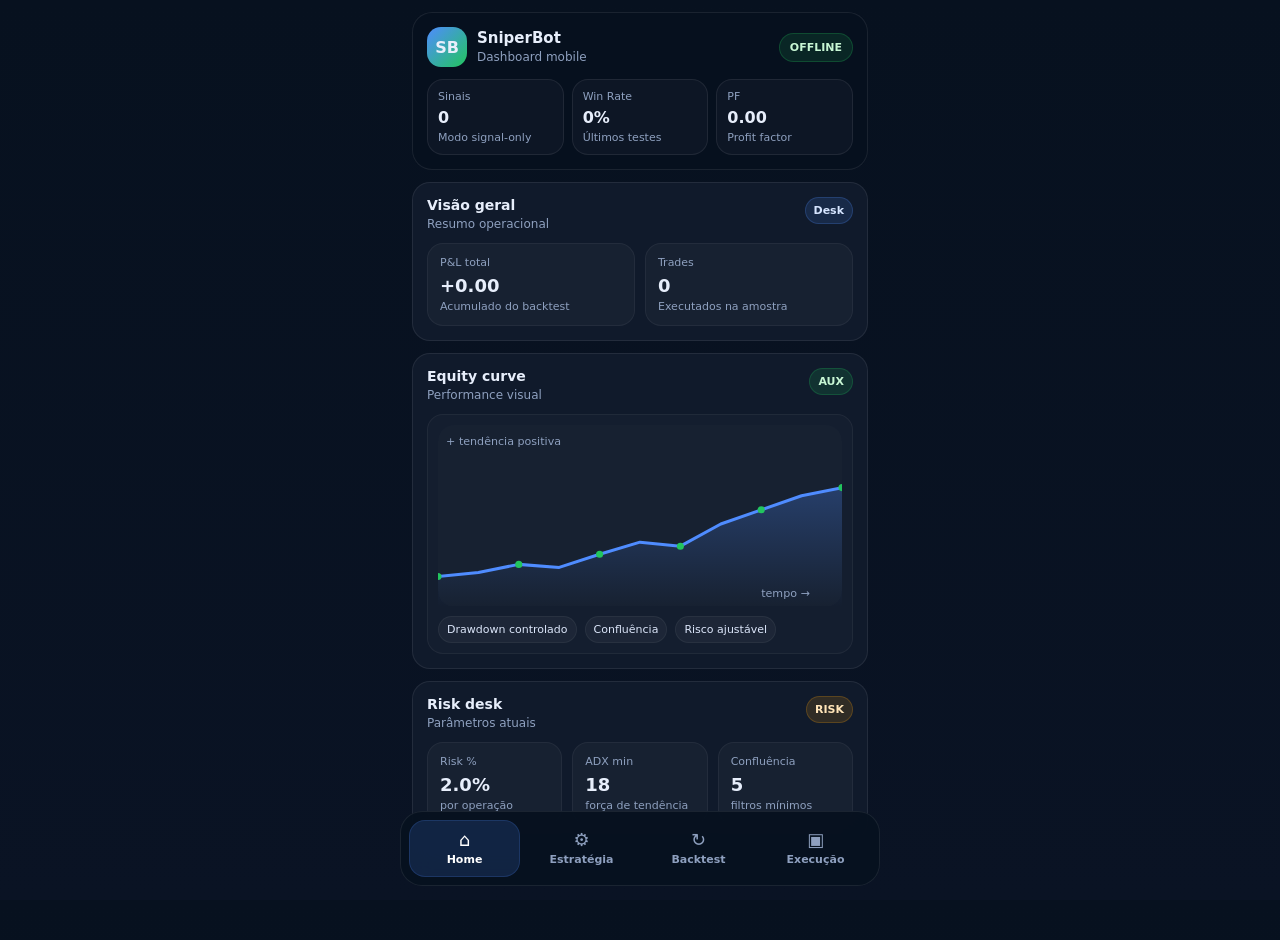
==== commit 15536b77: "Add files via upload" ====
--- a/dashboard.html
+++ b/dashboard.html
@@ -189,7 +189,7 @@
       </div>
       <div class="pill" id="connectionPill">LIVE • ONLINE</div>
     </div><div class="status-grid">
-  <div class="kpi"><div class="label">Saldo</div><div class="value" id="saldoTop">R$ 0</div><div class="sub">Conta principal</div></div>
+  <div class="kpi"><div class="label">Sinais</div><div class="value" id="saldoTop">0</div><div class="sub">Modo signal-only</div></div>
   <div class="kpi"><div class="label">Win Rate</div><div class="value" id="winrateTop">0%</div><div class="sub">Últimos testes</div></div>
   <div class="kpi"><div class="label">PF</div><div class="value" id="pfTop">0.00</div><div class="sub">Profit factor</div></div>
 </div>
@@ -329,7 +329,7 @@
   document.getElementById('winrateTop').innerText = r.winrate.toFixed(1) + '%';
   document.getElementById('pfTop').innerText = r.pf.toFixed(2);
   document.getElementById('trades').innerText = String(r.trades);
-  document.getElementById('saldoTop').innerText = 'R$ ' + r.balance.toFixed(2);
+  document.getElementById('saldoTop').innerText = String(r.trades);
   document.getElementById('result').value = JSON.stringify(r.raw, null, 2);
   document.getElementById('lastUpdate').innerText = new Date().toLocaleString('pt-BR');
   document.getElementById('progressBar').style.width = Math.max(10, Math.min(100, (r.pf || 0) * 20)) + '%';
